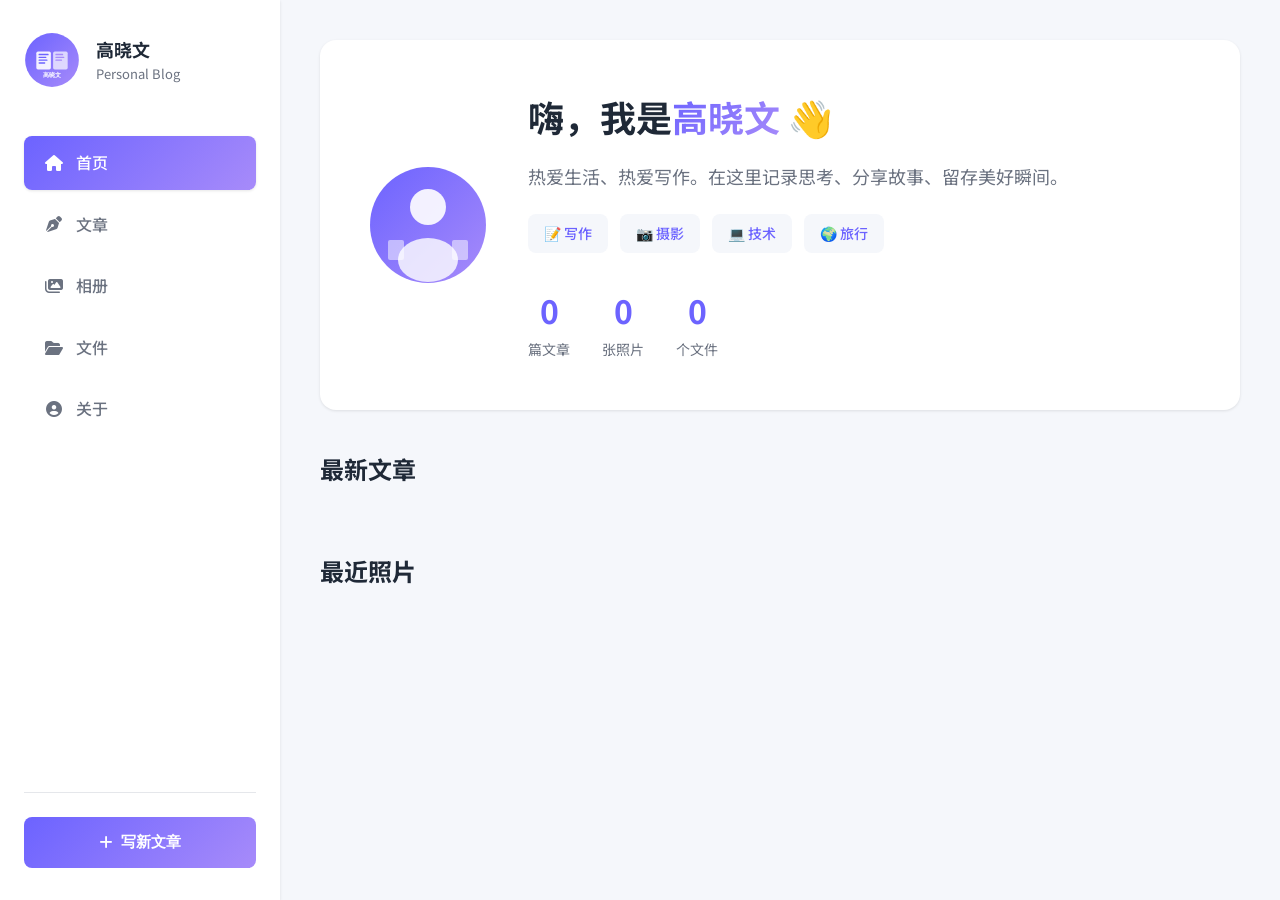
==== index.html @ 91f7e6b9 "Add files via upload" ====
<!DOCTYPE html>
<html lang="zh-CN">
<head>
  <meta charset="UTF-8" />
  <meta name="viewport" content="width=device-width, initial-scale=1.0" />
  <title>高晓文 · 个人博客</title>
  <link rel="stylesheet" href="style.css" />
  <link href="https://fonts.googleapis.com/css2?family=Noto+Serif+SC:wght@400;600;700&family=Noto+Sans+SC:wght@300;400;500;700&display=swap" rel="stylesheet" />
  <link rel="stylesheet" href="https://cdnjs.cloudflare.com/ajax/libs/font-awesome/6.4.0/css/all.min.css" />
</head>
<body>

<!-- ===== SIDEBAR ===== -->
<aside class="sidebar" id="sidebar">
  <div class="sidebar-inner">
    <div class="logo-wrap">
      <div class="logo-circle">
        <svg viewBox="0 0 100 100" xmlns="http://www.w3.org/2000/svg">
          <defs>
            <linearGradient id="logoGrad" x1="0%" y1="0%" x2="100%" y2="100%">
              <stop offset="0%" style="stop-color:#6c63ff"/>
              <stop offset="100%" style="stop-color:#a78bfa"/>
            </linearGradient>
          </defs>
          <circle cx="50" cy="50" r="48" fill="url(#logoGrad)" />
          <!-- 书本图案 -->
          <rect x="22" y="35" width="26" height="32" rx="3" fill="white" opacity="0.9"/>
          <rect x="26" y="39" width="18" height="2.5" rx="1" fill="#6c63ff"/>
          <rect x="26" y="44" width="14" height="2.5" rx="1" fill="#6c63ff"/>
          <rect x="26" y="49" width="16" height="2.5" rx="1" fill="#6c63ff"/>
          <rect x="26" y="54" width="12" height="2.5" rx="1" fill="#6c63ff"/>
          <rect x="52" y="35" width="26" height="32" rx="3" fill="white" opacity="0.7"/>
          <rect x="56" y="39" width="14" height="2.5" rx="1" fill="#a78bfa"/>
          <rect x="56" y="44" width="16" height="2.5" rx="1" fill="#a78bfa"/>
          <rect x="56" y="49" width="12" height="2.5" rx="1" fill="#a78bfa"/>
          <!-- 文字 高 -->
          <text x="50" y="80" text-anchor="middle" font-family="serif" font-size="11" font-weight="bold" fill="white">高晓文</text>
        </svg>
      </div>
      <div class="logo-text">
        <span class="logo-name">高晓文</span>
        <span class="logo-subtitle">Personal Blog</span>
      </div>
    </div>

    <nav class="nav">
      <a href="#" class="nav-item active" data-page="home">
        <i class="fas fa-home"></i><span>首页</span>
      </a>
      <a href="#" class="nav-item" data-page="blog">
        <i class="fas fa-pen-nib"></i><span>文章</span>
      </a>
      <a href="#" class="nav-item" data-page="photos">
        <i class="fas fa-images"></i><span>相册</span>
      </a>
      <a href="#" class="nav-item" data-page="files">
        <i class="fas fa-folder-open"></i><span>文件</span>
      </a>
      <a href="#" class="nav-item" data-page="about">
        <i class="fas fa-user-circle"></i><span>关于</span>
      </a>
    </nav>

    <div class="sidebar-footer">
      <button class="btn-write" id="btn-new-post">
        <i class="fas fa-plus"></i> 写新文章
      </button>
    </div>
  </div>
</aside>

<!-- ===== MOBILE TOPBAR ===== -->
<header class="topbar">
  <button class="burger" id="burger"><i class="fas fa-bars"></i></button>
  <div class="topbar-logo">
    <svg viewBox="0 0 100 100" width="36" height="36" xmlns="http://www.w3.org/2000/svg">
      <circle cx="50" cy="50" r="48" fill="url(#logoGrad2)"/>
      <defs>
        <linearGradient id="logoGrad2" x1="0%" y1="0%" x2="100%" y2="100%">
          <stop offset="0%" style="stop-color:#6c63ff"/>
          <stop offset="100%" style="stop-color:#a78bfa"/>
        </linearGradient>
      </defs>
      <text x="50" y="62" text-anchor="middle" font-family="serif" font-size="36" font-weight="bold" fill="white">文</text>
    </svg>
    <span>高晓文的博客</span>
  </div>
</header>

<!-- ===== MAIN CONTENT ===== -->
<main class="main-content" id="main">

  <!-- HOME PAGE -->
  <section class="page active" id="page-home">
    <div class="hero">
      <div class="hero-avatar">
        <svg viewBox="0 0 120 120" xmlns="http://www.w3.org/2000/svg" width="120" height="120">
          <defs>
            <linearGradient id="avatarGrad" x1="0%" y1="0%" x2="100%" y2="100%">
              <stop offset="0%" style="stop-color:#6c63ff"/>
              <stop offset="100%" style="stop-color:#a78bfa"/>
            </linearGradient>
          </defs>
          <circle cx="60" cy="60" r="58" fill="url(#avatarGrad)" />
          <!-- 人物 -->
          <circle cx="60" cy="42" r="18" fill="white" opacity="0.9"/>
          <ellipse cx="60" cy="95" rx="30" ry="22" fill="white" opacity="0.8"/>
          <!-- 书本装饰 -->
          <rect x="20" y="75" width="16" height="20" rx="2" fill="white" opacity="0.5"/>
          <rect x="84" y="75" width="16" height="20" rx="2" fill="white" opacity="0.5"/>
        </svg>
      </div>
      <div class="hero-text">
        <h1>嗨，我是<span class="highlight">高晓文</span> 👋</h1>
        <p class="hero-desc">热爱生活、热爱写作。在这里记录思考、分享故事、留存美好瞬间。</p>
        <div class="hero-tags">
          <span class="tag">📝 写作</span>
          <span class="tag">📷 摄影</span>
          <span class="tag">💻 技术</span>
          <span class="tag">🌍 旅行</span>
        </div>
        <div class="hero-stats">
          <div class="stat"><span class="stat-num" id="stat-posts">0</span><span>篇文章</span></div>
          <div class="stat"><span class="stat-num" id="stat-photos">0</span><span>张照片</span></div>
          <div class="stat"><span class="stat-num" id="stat-files">0</span><span>个文件</span></div>
        </div>
      </div>
    </div>

    <div class="section-title">最新文章</div>
    <div class="posts-grid" id="home-posts"></div>

    <div class="section-title" style="margin-top:40px">最近照片</div>
    <div class="photo-strip" id="home-photos"></div>
  </section>

  <!-- BLOG PAGE -->
  <section class="page" id="page-blog">
    <div class="page-header">
      <h2><i class="fas fa-pen-nib"></i> 文章列表</h2>
      <button class="btn-primary" id="btn-new-post2"><i class="fas fa-plus"></i> 新建文章</button>
    </div>
    <div class="search-bar">
      <i class="fas fa-search"></i>
      <input type="text" id="search-input" placeholder="搜索文章标题或内容…" />
    </div>
    <div class="posts-list" id="posts-list"></div>
  </section>

  <!-- PHOTOS PAGE -->
  <section class="page" id="page-photos">
    <div class="page-header">
      <h2><i class="fas fa-images"></i> 我的相册</h2>
      <label class="btn-primary" for="photo-upload">
        <i class="fas fa-cloud-upload-alt"></i> 上传照片
      </label>
      <input type="file" id="photo-upload" accept="image/*" multiple hidden />
    </div>
    <div class="upload-drop-zone" id="photo-drop-zone">
      <i class="fas fa-cloud-upload-alt"></i>
      <p>拖拽照片到此处，或点击上方按钮选择文件</p>
      <p class="small">支持 JPG、PNG、GIF、WebP 格式</p>
    </div>
    <div class="photos-grid" id="photos-grid"></div>
  </section>

  <!-- FILES PAGE -->
  <section class="page" id="page-files">
    <div class="page-header">
      <h2><i class="fas fa-folder-open"></i> 文件管理</h2>
      <label class="btn-primary" for="file-upload">
        <i class="fas fa-cloud-upload-alt"></i> 上传文件
      </label>
      <input type="file" id="file-upload" multiple hidden />
    </div>
    <div class="upload-drop-zone" id="file-drop-zone">
      <i class="fas fa-file-upload"></i>
      <p>拖拽文件到此处，或点击上方按钮选择文件</p>
      <p class="small">支持任意格式文件</p>
    </div>
    <div class="files-table-wrap">
      <table class="files-table" id="files-table">
        <thead>
          <tr>
            <th><i class="fas fa-file"></i> 文件名</th>
            <th>大小</th>
            <th>类型</th>
            <th>上传时间</th>
            <th>操作</th>
          </tr>
        </thead>
        <tbody id="files-tbody"></tbody>
      </table>
      <div class="empty-state" id="files-empty">
        <i class="fas fa-folder-open fa-3x"></i>
        <p>暂无文件，快去上传吧！</p>
      </div>
    </div>
  </section>

  <!-- ABOUT PAGE -->
  <section class="page" id="page-about">
    <div class="about-card">
      <div class="about-logo">
        <svg viewBox="0 0 160 160" xmlns="http://www.w3.org/2000/svg" width="160" height="160">
          <defs>
            <linearGradient id="aboutGrad" x1="0%" y1="0%" x2="100%" y2="100%">
              <stop offset="0%" style="stop-color:#6c63ff"/>
              <stop offset="100%" style="stop-color:#a78bfa"/>
            </linearGradient>
            <linearGradient id="aboutGrad2" x1="0%" y1="0%" x2="100%" y2="100%">
              <stop offset="0%" style="stop-color:#f093fb"/>
              <stop offset="100%" style="stop-color:#f5576c"/>
            </linearGradient>
          </defs>
          <!-- 背景圆 -->
          <circle cx="80" cy="80" r="76" fill="url(#aboutGrad)" />
          <!-- 装饰环 -->
          <circle cx="80" cy="80" r="68" fill="none" stroke="white" stroke-width="1.5" opacity="0.3"/>
          <!-- 书本 左 -->
          <rect x="28" y="52" width="42" height="56" rx="5" fill="white" opacity="0.9"/>
          <rect x="34" y="62" width="28" height="3.5" rx="2" fill="#6c63ff"/>
          <rect x="34" y="70" width="22" height="3" rx="2" fill="#a78bfa" opacity="0.7"/>
          <rect x="34" y="77" width="25" height="3" rx="2" fill="#a78bfa" opacity="0.7"/>
          <rect x="34" y="84" width="20" height="3" rx="2" fill="#a78bfa" opacity="0.7"/>
          <rect x="34" y="91" width="24" height="3" rx="2" fill="#a78bfa" opacity="0.5"/>
          <!-- 书本 右 -->
          <rect x="90" y="52" width="42" height="56" rx="5" fill="white" opacity="0.7"/>
          <rect x="96" y="62" width="24" height="3.5" rx="2" fill="#f5576c"/>
          <rect x="96" y="70" width="28" height="3" rx="2" fill="#f093fb" opacity="0.7"/>
          <rect x="96" y="77" width="20" height="3" rx="2" fill="#f093fb" opacity="0.7"/>
          <rect x="96" y="84" width="26" height="3" rx="2" fill="#f093fb" opacity="0.5"/>
          <!-- 星星装饰 -->
          <text x="135" y="40" font-size="14" fill="white" opacity="0.8">✦</text>
          <text x="18" y="38" font-size="10" fill="white" opacity="0.6">✦</text>
          <text x="135" y="130" font-size="10" fill="white" opacity="0.6">✦</text>
          <!-- 姓名文字 -->
          <text x="80" y="130" text-anchor="middle" font-family="'Noto Serif SC', serif" font-size="18" font-weight="700" fill="white">高 晓 文</text>
          <text x="80" y="146" text-anchor="middle" font-family="sans-serif" font-size="9" letter-spacing="2" fill="white" opacity="0.8">GAO XIAOWEN</text>
        </svg>
      </div>
      <h2 class="about-name">高晓文</h2>
      <p class="about-bio">热爱生活的普通人，喜欢用文字记录每一个值得珍藏的瞬间。在这个博客里，我分享我的思考、旅行故事、以及生活中的点点滴滴。</p>

      <div class="about-info-grid">
        <div class="info-item"><i class="fas fa-map-marker-alt"></i><span>中国</span></div>
        <div class="info-item"><i class="fas fa-envelope"></i><span>hi@gaoxiaowen.com</span></div>
        <div class="info-item"><i class="fab fa-weixin"></i><span>gaoxiaowen</span></div>
        <div class="info-item"><i class="fas fa-calendar"></i><span>博客创建于 2026</span></div>
      </div>

      <div class="social-links">
        <a href="#" class="social-btn"><i class="fab fa-weibo"></i></a>
        <a href="#" class="social-btn"><i class="fab fa-github"></i></a>
        <a href="#" class="social-btn"><i class="fas fa-rss"></i></a>
      </div>
    </div>
  </section>

</main>

<!-- ===== MODAL: New Post ===== -->
<div class="modal-overlay" id="modal-post">
  <div class="modal-box">
    <div class="modal-header">
      <h3 id="modal-post-title">✍️ 写新文章</h3>
      <button class="modal-close" id="close-modal-post"><i class="fas fa-times"></i></button>
    </div>
    <div class="modal-body">
      <div class="form-group">
        <label>文章标题 *</label>
        <input type="text" id="post-title" placeholder="输入文章标题…" />
      </div>
      <div class="form-group">
        <label>分类标签</label>
        <div class="tag-selector">
          <label><input type="checkbox" value="技术"> 技术</label>
          <label><input type="checkbox" value="生活"> 生活</label>
          <label><input type="checkbox" value="旅行"> 旅行</label>
          <label><input type="checkbox" value="摄影"> 摄影</label>
          <label><input type="checkbox" value="随想"> 随想</label>
        </div>
      </div>
      <div class="form-group">
        <label>封面图片（可选）</label>
        <div class="cover-upload-area" id="cover-upload-area">
          <i class="fas fa-image"></i>
          <span>点击选择封面图</span>
          <input type="file" id="cover-file" accept="image/*" hidden />
        </div>
        <img id="cover-preview" class="cover-preview" src="" alt="" style="display:none"/>
      </div>
      <div class="form-group">
        <label>文章内容 *</label>
        <div class="editor-toolbar">
          <button type="button" onclick="fmt('bold')"><b>B</b></button>
          <button type="button" onclick="fmt('italic')"><i>I</i></button>
          <button type="button" onclick="fmt('underline')"><u>U</u></button>
          <button type="button" onclick="fmt('insertOrderedList')">1.</button>
          <button type="button" onclick="fmt('insertUnorderedList')">•</button>
          <button type="button" onclick="insertHR()">—</button>
        </div>
        <div class="editor" id="post-content" contenteditable="true" placeholder="开始书写你的故事…"></div>
      </div>
    </div>
    <div class="modal-footer">
      <button class="btn-secondary" id="save-draft">保存草稿</button>
      <button class="btn-primary" id="publish-post">发布文章</button>
    </div>
  </div>
</div>

<!-- ===== MODAL: View Post ===== -->
<div class="modal-overlay" id="modal-view">
  <div class="modal-box modal-large">
    <div class="modal-header">
      <h3 id="view-post-title">文章标题</h3>
      <div class="modal-header-actions">
        <button class="btn-icon" id="edit-post-btn" title="编辑"><i class="fas fa-edit"></i></button>
        <button class="modal-close" id="close-modal-view"><i class="fas fa-times"></i></button>
      </div>
    </div>
    <div class="modal-body">
      <div class="post-meta-view" id="view-post-meta"></div>
      <div class="post-cover-view" id="view-post-cover"></div>
      <div class="post-content-view" id="view-post-content"></div>
    </div>
  </div>
</div>

<!-- ===== MODAL: Photo Viewer ===== -->
<div class="modal-overlay" id="modal-photo">
  <div class="modal-photo-inner">
    <button class="modal-close modal-close-photo" id="close-modal-photo"><i class="fas fa-times"></i></button>
    <button class="photo-nav photo-prev" id="photo-prev"><i class="fas fa-chevron-left"></i></button>
    <img id="lightbox-img" src="" alt="" />
    <button class="photo-nav photo-next" id="photo-next"><i class="fas fa-chevron-right"></i></button>
    <div class="photo-caption" id="photo-caption"></div>
  </div>
</div>

<!-- Mobile overlay -->
<div class="sidebar-overlay" id="sidebar-overlay"></div>

<script src="app.js"></script>
</body>
</html>
---- style.css ----
/* ===== 全局变量 & Reset ===== */
:root {
  --primary: #6c63ff;
  --primary-light: #a78bfa;
  --secondary: #f093fb;
  --secondary-light: #f5576c;
  --bg: #ffffff;
  --bg-gray: #f5f7fb;
  --text: #1f2937;
  --text-light: #6b7280;
  --border: #e5e7eb;
  --success: #10b981;
  --warning: #f59e0b;
  --danger: #ef4444;
  --shadow: 0 1px 3px rgba(0,0,0,0.1);
  --shadow-md: 0 4px 12px rgba(0,0,0,0.12);
  --shadow-lg: 0 10px 30px rgba(0,0,0,0.15);
  --radius: 12px;
  --radius-sm: 8px;
  --radius-lg: 16px;
  --transition: all 0.3s cubic-bezier(0.4, 0, 0.2, 1);
}

* { box-sizing: border-box; }

html, body {
  margin: 0;
  padding: 0;
  font-family: 'Noto Sans SC', 'Microsoft YaHei', system-ui, -apple-system, sans-serif;
  background: var(--bg-gray);
  color: var(--text);
  line-height: 1.6;
  scroll-behavior: smooth;
}

body { min-height: 100vh; display: flex; }

/* ===== SIDEBAR ===== */
.sidebar {
  width: 280px;
  background: var(--bg);
  height: 100vh;
  position: fixed;
  left: 0; top: 0;
  box-shadow: var(--shadow);
  z-index: 1000;
  display: flex;
  flex-direction: column;
  transition: var(--transition);
}
.sidebar-inner { padding: 32px 24px; flex: 1; display: flex; flex-direction: column; }
.logo-wrap { display: flex; align-items: center; gap: 16px; margin-bottom: 48px; }
.logo-circle { width: 56px; height: 56px; flex-shrink: 0; }
.logo-circle svg { width: 100%; height: 100%; display: block; }
.logo-text { display: flex; flex-direction: column; }
.logo-name { font-size: 18px; font-weight: 700; color: var(--text); }
.logo-subtitle { font-size: 13px; color: var(--text-light); }

.nav { display: flex; flex-direction: column; gap: 8px; flex: 1; }
.nav-item {
  display: flex; align-items: center; gap: 12px;
  padding: 14px 20px;
  border-radius: var(--radius-sm);
  color: var(--text-light);
  text-decoration: none;
  font-weight: 500;
  transition: var(--transition);
}
.nav-item i { width: 20px; text-align: center; font-size: 16px; }
.nav-item:hover { background: var(--bg-gray); color: var(--primary); transform: translateX(4px); }
.nav-item.active { background: linear-gradient(135deg, var(--primary) 0%, var(--primary-light) 100%); color: white; box-shadow: var(--shadow); }
.sidebar-footer { padding-top: 24px; border-top: 1px solid var(--border); }
.btn-write {
  width: 100%;
  padding: 16px 24px;
  background: linear-gradient(135deg, var(--primary) 0%, var(--primary-light) 100%);
  color: white; border: none; border-radius: var(--radius-sm);
  font-weight: 600; font-size: 15px;
  cursor: pointer; transition: var(--transition);
  display: flex; align-items: center; justify-content: center; gap: 8px;
}
.btn-write:hover { transform: translateY(-2px); box-shadow: var(--shadow-md); }

/* ===== MAIN CONTENT ===== */
.main-content {
  margin-left: 280px;
  flex: 1;
  min-height: 100vh;
  background: var(--bg-gray);
}
.page { display: none; max-width: 1100px; margin: 0 auto; padding: 40px; animation: fadeIn 0.4s ease; }
.page.active { display: block; }
@keyframes fadeIn { from { opacity: 0; transform: translateY(10px); } to { opacity: 1; transform: translateY(0); } }

/* ===== HERO ===== */
.hero {
  background: white; border-radius: var(--radius-lg); padding: 48px;
  box-shadow: var(--shadow); margin-bottom: 40px; display: flex; gap: 40px; align-items: center;
}
.hero-avatar { flex-shrink: 0; }
.hero-avatar svg { display: block; }
.hero-text { flex: 1; }
.hero-text h1 { font-size: 36px; font-weight: 700; margin: 0 0 16px 0; }
.highlight { background: linear-gradient(135deg, var(--primary) 0%, var(--primary-light) 100%); -webkit-background-clip: text; -webkit-text-fill-color: transparent; }
.hero-desc { font-size: 18px; color: var(--text-light); margin: 0 0 24px 0; }
.hero-tags { display: flex; gap: 12px; margin-bottom: 32px; flex-wrap: wrap; }
.tag {
  padding: 8px 16px; background: var(--bg-gray); border-radius: var(--radius-sm);
  font-size: 14px; color: var(--primary); font-weight: 500;
}
.hero-stats { display: flex; gap: 32px; }
.stat { text-align: center; }
.stat-num { display: block; font-size: 32px; font-weight: 700; color: var(--primary); }
.stat span:last-child { font-size: 14px; color: var(--text-light); }

/* ===== SECTION TITLE ===== */
.section-title { font-size: 24px; font-weight: 700; margin: 0 0 24px 0; }

/* ===== POSTS GRID ===== */
.posts-grid { display: grid; grid-template-columns: repeat(auto-fill, minmax(300px, 1fr)); gap: 24px; }
.post-card {
  background: white; border-radius: var(--radius); overflow: hidden; box-shadow: var(--shadow);
  transition: var(--transition); cursor: pointer;
}
.post-card:hover { transform: translateY(-4px); box-shadow: var(--shadow-lg); }
.post-cover {
  width: 100%; height: 180px; background: var(--bg-gray); display: flex; align-items: center; justify-content: center;
  font-size: 48px; color: var(--primary); opacity: 0.6;
}
.post-card-body { padding: 24px; }
.post-title { font-size: 18px; font-weight: 700; margin: 0 0 12px 0; line-height: 1.4; }
.post-excerpt { font-size: 14px; color: var(--text-light); margin: 0 0 16px 0; line-height: 1.6; }
.post-meta { display: flex; justify-content: space-between; font-size: 13px; color: var(--text-light); }

/* ===== PHOTO STRIP ===== */
.photo-strip { display: grid; grid-template-columns: repeat(auto-fill, minmax(140px, 1fr)); gap: 16px; }
.photo-thumb {
  aspect-ratio: 1; border-radius: var(--radius-sm); overflow: hidden; background: var(--bg-gray);
  box-shadow: var(--shadow); transition: var(--transition); cursor: pointer;
}
.photo-thumb:hover { transform: scale(1.05); box-shadow: var(--shadow-md); }
.photo-thumb img { width: 100%; height: 100%; object-fit: cover; display: block; }

/* ===== PAGE HEADER ===== */
.page-header {
  display: flex; align-items: center; justify-content: space-between;
  margin-bottom: 32px; padding-bottom: 24px; border-bottom: 1px solid var(--border);
}
.page-header h2 { font-size: 28px; font-weight: 700; margin: 0; }
.btn-primary {
  padding: 12px 24px; background: linear-gradient(135deg, var(--primary) 0%, var(--primary-light) 100%);
  color: white; border: none; border-radius: var(--radius-sm); font-weight: 600; font-size: 14px;
  cursor: pointer; transition: var(--transition); display: inline-flex; align-items: center; gap: 8px;
}
.btn-primary:hover { transform: translateY(-2px); box-shadow: var(--shadow-md); }

/* ===== SEARCH BAR ===== */
.search-bar {
  position: relative; margin-bottom: 32px; max-width: 500px;
}
.search-bar i { position: absolute; left: 16px; top: 50%; transform: translateY(-50%); color: var(--text-light); }
.search-bar input {
  width: 100%; padding: 14px 16px 14px 48px; border: 1px solid var(--border); border-radius: var(--radius-sm);
  font-size: 15px; transition: var(--transition);
}
.search-bar input:focus { outline: none; border-color: var(--primary); box-shadow: 0 0 0 3px rgba(108, 99, 255, 0.1); }

/* ===== POSTS LIST ===== */
.posts-list { display: flex; flex-direction: column; gap: 20px; }
.post-list-item {
  background: white; border-radius: var(--radius); padding: 28px; box-shadow: var(--shadow);
  display: flex; gap: 24px; align-items: flex-start; transition: var(--transition);
}
.post-list-item:hover { box-shadow: var(--shadow-md); transform: translateX(4px); }
.post-list-cover {
  width: 140px; height: 100px; background: var(--bg-gray); border-radius: var(--radius-sm);
  flex-shrink: 0; display: flex; align-items: center; justify-content: center; font-size: 36px; color: var(--primary); opacity: 0.6;
}
.post-list-content { flex: 1; }
.post-list-title { font-size: 20px; font-weight: 700; margin: 0 0 12px 0; cursor: pointer; transition: var(--transition); }
.post-list-title:hover { color: var(--primary); }
.post-list-tags { display: flex; gap: 8px; margin-bottom: 12px; }
.tag-badge {
  padding: 4px 10px; background: rgba(108, 99, 255, 0.1); border-radius: 4px;
  font-size: 12px; color: var(--primary); font-weight: 500;
}
.post-list-actions { display: flex; gap: 8px; margin-top: 12px; }
.btn-small {
  padding: 6px 12px; font-size: 12px; border: 1px solid var(--border); border-radius: 4px;
  background: white; color: var(--text-light); cursor: pointer; transition: var(--transition);
}
.btn-small:hover { background: var(--bg-gray); color: var(--primary); border-color: var(--primary); }
.btn-small.danger:hover { background: #fef2f2; color: var(--danger); border-color: var(--danger); }

/* ===== PHOTOS PAGE ===== */
.photos-grid { display: grid; grid-template-columns: repeat(auto-fill, minmax(200px, 1fr)); gap: 20px; }
.upload-drop-zone {
  border: 2px dashed var(--border); border-radius: var(--radius); padding: 48px 24px;
  text-align: center; background: var(--bg-gray); margin-bottom: 32px;
  transition: var(--transition);
}
.upload-drop-zone.dragover { border-color: var(--primary); background: rgba(108, 99, 255, 0.05); }
.upload-drop-zone i { font-size: 48px; color: var(--primary); margin-bottom: 16px; }
.upload-drop-zone p { margin: 0 0 8px 0; font-weight: 500; }
.upload-drop-zone p.small { font-size: 13px; color: var(--text-light); }

.photo-item {
  background: white; border-radius: var(--radius); overflow: hidden; box-shadow: var(--shadow);
  position: relative; cursor: pointer; transition: var(--transition);
}
.photo-item:hover { box-shadow: var(--shadow-md); }
.photo-item img { width: 100%; aspect-ratio: 1; object-fit: cover; display: block; }
.photo-overlay {
  position: absolute; inset: 0; background: rgba(0,0,0,0.6); opacity: 0;
  display: flex; align-items: center; justify-content: center; gap: 12px; transition: var(--transition);
}
.photo-item:hover .photo-overlay { opacity: 1; }
.photo-action {
  width: 36px; height: 36px; border-radius: 50%; background: white; color: var(--primary);
  border: none; cursor: pointer; display: flex; align-items: center; justify-content: center;
  transition: var(--transition);
}
.photo-action:hover { background: var(--danger); color: white; transform: scale(1.1); }

/* ===== FILES PAGE ===== */
.files-table-wrap { background: white; border-radius: var(--radius); overflow: hidden; box-shadow: var(--shadow); }
.files-table { width: 100%; border-collapse: collapse; }
.files-table th,
.files-table td { padding: 16px; text-align: left; font-size: 14px; }
.files-table th { background: var(--bg-gray); font-weight: 600; color: var(--text-light); }
.files-table td { border-bottom: 1px solid var(--border); }
.files-table tr:hover { background: rgba(108, 99, 255, 0.02); }
.files-table td:last-child { text-align: right; }
.file-info { display: flex; align-items: center; gap: 12px; }
.file-icon { width: 40px; height: 40px; border-radius: 8px; background: var(--bg-gray);
  display: flex; align-items: center; justify-content: center; font-size: 18px; color: var(--primary); }
.file-name { font-weight: 600; margin-bottom: 4px; }
.file-name.ext { font-size: 12px; color: var(--text-light); font-weight: 400; }
.file-size { color: var(--text-light); }
.empty-state {
  display: none; flex-direction: column; align-items: center; justify-content: center;
  padding: 80px 24px; text-align: center; color: var(--text-light);
}
.empty-state i { margin-bottom: 16px; color: var(--primary); }

/* ===== ABOUT PAGE ===== */
.about-card {
  background: white; border-radius: var(--radius-lg); padding: 48px;
  box-shadow: var(--shadow); max-width: 700px; margin: 0 auto;
}
.about-logo { display: flex; justify-content: center; margin-bottom: 32px; }
.about-logo svg { display: block; }
.about-name { font-size: 32px; font-weight: 700; text-align: center; margin: 0 0 16px 0; }
.about-bio { font-size: 16px; color: var(--text-light); text-align: center; margin: 0 0 32px 0; line-height: 1.7; }
.about-info-grid { display: grid; grid-template-columns: repeat(2, 1fr); gap: 20px; margin-bottom: 32px; }
.info-item {
  display: flex; align-items: center; gap: 12px; padding: 16px;
  background: var(--bg-gray); border-radius: var(--radius-sm);
}
.info-item i { color: var(--primary); width: 20px; text-align: center; }
.social-links { display: flex; gap: 12px; justify-content: center; }
.social-btn {
  width: 44px; height: 44px; border-radius: 50%; background: var(--bg-gray);
  display: flex; align-items: center; justify-content: center; color: var(--primary);
  transition: var(--transition); text-decoration: none;
}
.social-btn:hover { background: var(--primary); color: white; transform: translateY(-2px); }

/* ===== MODAL ===== */
.modal-overlay {
  position: fixed; inset: 0; background: rgba(0,0,0,0.6); z-index: 2000;
  display: none; align-items: center; justify-content: center; backdrop-filter: blur(4px);
}
.modal-overlay.active { display: flex; }
.modal-box {
  background: white; border-radius: var(--radius-lg); max-width: 600px; width: 90vw;
  max-height: 90vh; overflow: hidden; box-shadow: var(--shadow-lg);
  animation: modalIn 0.3s ease;
}
@keyframes modalIn { from { opacity: 0; transform: scale(0.95); } to { opacity: 1; transform: scale(1); } }
.modal-large { max-width: 800px; }
.modal-header {
  display: flex; align-items: center; justify-content: space-between;
  padding: 20px 24px; border-bottom: 1px solid var(--border);
}
.modal-header h3 { font-size: 18px; font-weight: 700; margin: 0; }
.modal-header-actions { display: flex; gap: 8px; align-items: center; }
.modal-body { padding: 24px; overflow-y: auto; max-height: calc(90vh - 160px); }
.modal-footer {
  display: flex; gap: 12px; justify-content: flex-end;
  padding: 20px 24px; border-top: 1px solid var(--border);
}

/* ===== FORM ===== */
.form-group { margin-bottom: 20px; }
.form-group label { display: block; font-weight: 600; margin-bottom: 8px; font-size: 14px; }
.form-group input[type="text"] {
  width: 100%; padding: 12px 16px; border: 1px solid var(--border); border-radius: var(--radius-sm);
  font-size: 15px; transition: var(--transition);
}
.form-group input[type="text"]:focus { outline: none; border-color: var(--primary); box-shadow: 0 0 0 3px rgba(108, 99, 255, 0.1); }
.tag-selector { display: flex; gap: 12px; flex-wrap: wrap; }
.tag-selector label { display: flex; align-items: center; gap: 6px; cursor: pointer; font-weight: 500; }
.cover-upload-area {
  border: 2px dashed var(--border); border-radius: var(--radius-sm); padding: 24px;
  text-align: center; background: var(--bg-gray); cursor: pointer; transition: var(--transition);
}
.cover-upload-area:hover { border-color: var(--primary); background: rgba(108, 99, 255, 0.05); }
.cover-upload-area i { font-size: 32px; color: var(--primary); margin-bottom: 8px; }
.cover-preview {
  max-width: 200px; border-radius: var(--radius-sm); margin-top: 12px; box-shadow: var(--shadow);
}

/* ===== EDITOR ===== */
.editor-toolbar {
  display: flex; gap: 8px; padding: 10px 12px; background: var(--bg-gray);
  border: 1px solid var(--border); border-bottom: none; border-radius: var(--radius-sm) var(--radius-sm) 0 0;
}
.editor-toolbar button {
  width: 32px; height: 32px; border: none; background: white; border-radius: 4px;
  cursor: pointer; display: flex; align-items: center; justify-content: center;
  font-weight: 600; transition: var(--transition);
}
.editor-toolbar button:hover { background: var(--primary); color: white; }
.editor {
  min-height: 300px; padding: 16px; border: 1px solid var(--border); border-radius: 0 0 var(--radius-sm) var(--radius-sm);
  background: white; font-size: 15px; outline: none; line-height: 1.7;
}
.editor[contenteditable=true]:empty:before{ content: attr(placeholder); font-style: italic; color: var(--text-light); }

/* ===== MODAL: View Post ===== */
.post-meta-view { font-size: 14px; color: var(--text-light); margin-bottom: 24px; }
.post-cover-view { width: 100%; border-radius: var(--radius-sm); overflow: hidden; margin-bottom: 24px; box-shadow: var(--shadow); }
.post-cover-view img { width: 100%; display: block; }
.post-content-view { font-size: 16px; line-height: 1.8; }
.post-content-view h1, .post-content-view h2, .post-content-view h3 { margin: 24px 0 16px 0; }
.post-content-view p { margin: 16px 0; }

/* ===== LIGHTBOX ===== */
.modal-photo-inner {
  position: relative; max-width: 90vw; max-height: 90vh;
}
.modal-photo-inner img {
  max-width: 100%; max-height: 100%; border-radius: var(--radius-lg); box-shadow: var(--shadow-lg);
  display: block; background: white; padding: 12px;
}
.photo-nav {
  position: absolute; top: 50%; transform: translateY(-50%);
  width: 44px; height: 44px; border-radius: 50%; background: rgba(255,255,255,0.9);
  border: none; color: var(--primary); cursor: pointer; display: flex; align-items: center; justify-content: center;
  font-size: 18px; transition: var(--transition);
}
.photo-nav:hover { background: white; transform: translateY(-50%) scale(1.1); }
.photo-prev { left: 16px; }
.photo-next { right: 16px; }
.photo-caption {
  position: absolute; bottom: 24px; left: 50%; transform: translateX(-50%);
  background: rgba(0,0,0,0.8); color: white; padding: 8px 16px; border-radius: 20px;
  font-size: 13px; max-width: 80%;
}

/* ===== MOBILE ===== */
.sidebar-overlay { display: none; position: fixed; inset: 0; background: rgba(0,0,0,0.5); z-index: 999; }
.topbar {
  display: none; position: fixed; top: 0; left: 0; right: 0;
  height: 56px; background: white; box-shadow: var(--shadow); z-index: 998;
  align-items: center; padding: 0 16px; gap: 12px;
}
.burger { width: 36px; height: 36px; border: none; background: none; font-size: 20px; color: var(--primary); cursor: pointer; }
.topbar-logo { display: flex; align-items: center; gap: 8px; font-weight: 700; color: var(--text); }
.topbar-logo svg { display: block; }

/* ===== MOBILE RESPONSIVE ===== */
@media (max-width: 1024px) {
  .sidebar { transform: translateX(-100%); }
  .sidebar.active { transform: translateX(0); }
  .main-content { margin-left: 0; }
  .sidebar-overlay.active { display: block; }
  .topbar { display: flex; }
  .hero { flex-direction: column; text-align: center; gap: 24px; padding: 32px 24px; }
  .hero-text h1 { font-size: 28px; }
  .hero-stats { justify-content: center; }
  .page { padding: 20px; padding-top: 76px; }
}

@media (max-width: 640px) {
  .post-list-item { flex-direction: column; }
  .post-list-cover { width: 100%; }
  .about-info-grid { grid-template-columns: 1fr; }
  .modal-box { width: 95vw; }
  .photos-grid { grid-template-columns: repeat(auto-fill, minmax(140px, 1fr)); }
}

/* ===== BUTTONS ===== */
.btn-secondary {
  padding: 12px 24px; background: var(--bg-gray); color: var(--text-light);
  border: none; border-radius: var(--radius-sm); font-weight: 600; cursor: pointer; transition: var(--transition);
}
.btn-secondary:hover { background: var(--border); color: var(--text); }
.btn-icon {
  width: 36px; height: 36px; border-radius: 50%; border: none; background: var(--bg-gray);
  color: var(--text-light); cursor: pointer; display: flex; align-items: center; justify-content: center;
  transition: var(--transition);
}
.btn-icon:hover { background: var(--border); color: var(--primary); }
.modal-close {
  width: 36px; height: 36px; border: none; background: var(--bg-gray); border-radius: 50%;
  color: var(--text-light); cursor: pointer; display: flex; align-items: center; justify-content: center;
  transition: var(--transition);
}
.modal-close:hover { background: var(--border); color: var(--danger); }

/* ===== LOADING ===== */
.loading {
  display: inline-block; width: 20px; height: 20px; border: 2px solid var(--bg-gray);
  border-top: 2px solid var(--primary); border-radius: 50%; animation: spin 0.8s linear infinite;
}
@keyframes spin { to { transform: rotate(360deg); } }

/* ===== UTILITY ===== */
.text-center { text-align: center; }
.mt-20 { margin-top: 20px; }
.mb-20 { margin-bottom: 20px; }
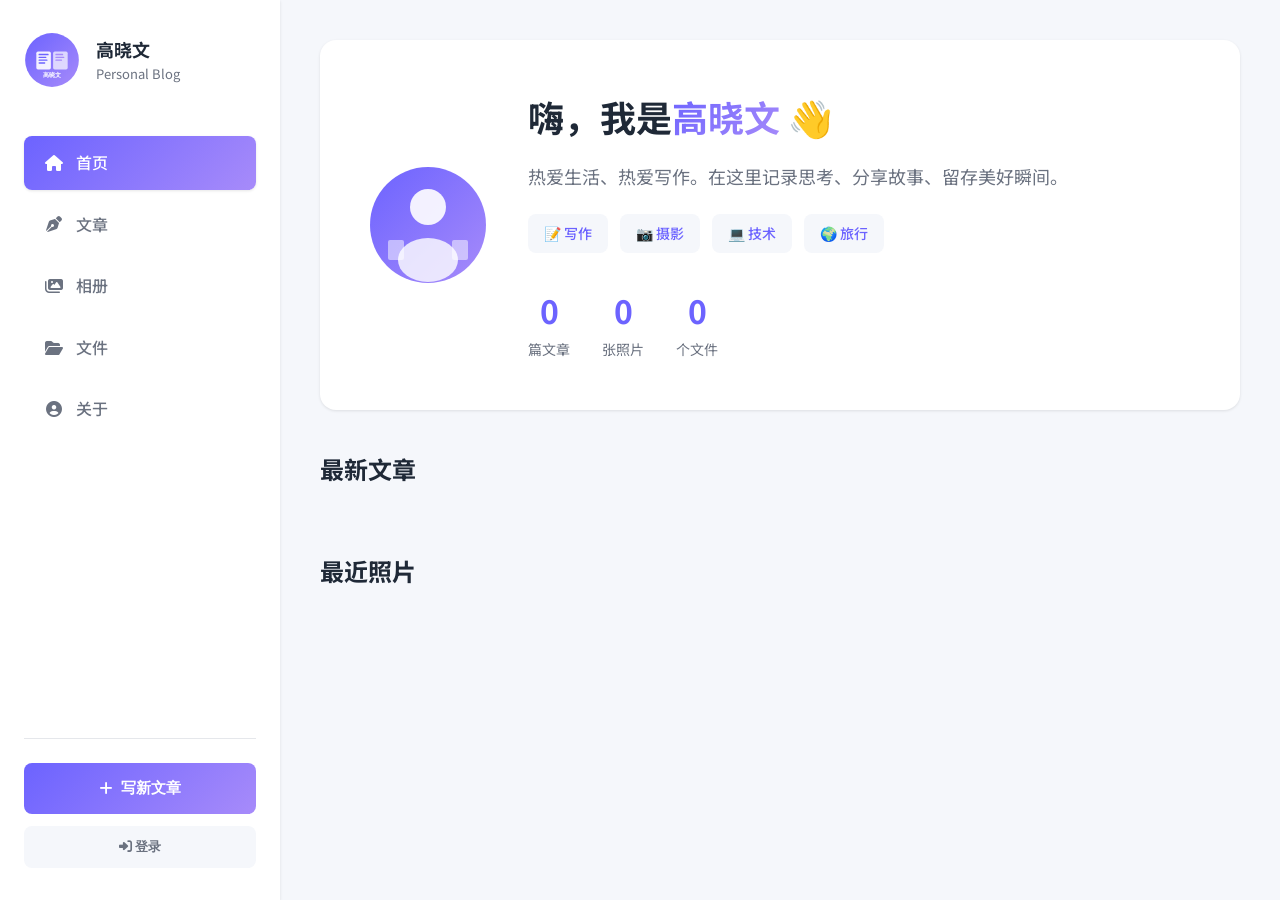
==== commit d9b0c88d: "upload new version with Supabase upload new version with Supabase" ====
--- a/index.html
+++ b/index.html
@@ -7,6 +7,7 @@
   <link rel="stylesheet" href="style.css" />
   <link href="https://fonts.googleapis.com/css2?family=Noto+Serif+SC:wght@400;600;700&family=Noto+Sans+SC:wght@300;400;500;700&display=swap" rel="stylesheet" />
   <link rel="stylesheet" href="https://cdnjs.cloudflare.com/ajax/libs/font-awesome/6.4.0/css/all.min.css" />
+  <script src="https://cdn.jsdelivr.net/npm/@supabase/supabase-js@2"></script>
 </head>
 <body>
 
@@ -62,8 +63,14 @@
     </nav>
 
     <div class="sidebar-footer">
+      <div class="user-info" id="user-info" style="display: none; margin-bottom: 16px; padding: 12px; background: #f3f4f6; border-radius: 8px; font-size: 14px;">
+        <i class="fas fa-user"></i> <span id="user-email"></span>
+      </div>
       <button class="btn-write" id="btn-new-post">
         <i class="fas fa-plus"></i> 写新文章
+      </button>
+      <button class="btn-secondary" id="btn-auth" style="width: 100%; margin-top: 12px;">
+        <i class="fas fa-sign-in-alt"></i> <span id="auth-text">登录</span>
       </button>
     </div>
   </div>
@@ -335,13 +342,48 @@
     <button class="photo-nav photo-prev" id="photo-prev"><i class="fas fa-chevron-left"></i></button>
     <img id="lightbox-img" src="" alt="" />
     <button class="photo-nav photo-next" id="photo-next"><i class="fas fa-chevron-right"></i></button>
+    <button class="photo-download" id="photo-download" title="下载照片">
+      <i class="fas fa-download"></i>
+    </button>
     <div class="photo-caption" id="photo-caption"></div>
+  </div>
+</div>
+
+<!-- ===== MODAL: Auth ===== -->
+<div class="modal-overlay" id="modal-auth">
+  <div class="modal-box">
+    <div class="modal-header">
+      <h3 id="auth-title">登录</h3>
+      <button class="modal-close" id="close-modal-auth"><i class="fas fa-times"></i></button>
+    </div>
+    <div class="modal-body">
+      <div class="form-group">
+        <label>邮箱</label>
+        <input type="email" id="auth-email" placeholder="输入邮箱地址" />
+      </div>
+      <div class="form-group">
+        <label>密码</label>
+        <input type="password" id="auth-password" placeholder="输入密码" />
+      </div>
+      <div class="form-group" id="auth-username-group" style="display: none;">
+        <label>用户名</label>
+        <input type="text" id="auth-username" placeholder="输入用户名" />
+      </div>
+      <p style="text-align: center; margin-top: 16px; font-size: 14px;">
+        <span id="auth-toggle-text">还没有账号？</span> 
+        <a href="#" id="auth-toggle" style="color: var(--primary);">注册</a>
+      </p>
+    </div>
+    <div class="modal-footer">
+      <button class="btn-primary" id="auth-submit">登录</button>
+    </div>
   </div>
 </div>
 
 <!-- Mobile overlay -->
 <div class="sidebar-overlay" id="sidebar-overlay"></div>
 
+<script src="supabase-config.js"></script>
 <script src="app.js"></script>
 </body>
 </html>
--- a/style.css
+++ b/style.css
@@ -220,7 +220,9 @@
   border: none; cursor: pointer; display: flex; align-items: center; justify-content: center;
   transition: var(--transition);
 }
-.photo-action:hover { background: var(--danger); color: white; transform: scale(1.1); }
+.photo-action:hover { transform: scale(1.1); }
+.photo-action[title="下载"]:hover { background: var(--success); color: white; }
+.photo-action[title="删除"]:hover { background: var(--danger); color: white; }
 
 /* ===== FILES PAGE ===== */
 .files-table-wrap { background: white; border-radius: var(--radius); overflow: hidden; box-shadow: var(--shadow); }
@@ -358,6 +360,13 @@
   background: rgba(0,0,0,0.8); color: white; padding: 8px 16px; border-radius: 20px;
   font-size: 13px; max-width: 80%;
 }
+.photo-download {
+  position: absolute; top: 20px; right: 20px;
+  width: 44px; height: 44px; border-radius: 50%; background: rgba(255,255,255,0.9);
+  border: none; color: var(--primary); cursor: pointer; display: flex; align-items: center; justify-content: center;
+  font-size: 18px; transition: var(--transition);
+}
+.photo-download:hover { background: white; transform: scale(1.1); }
 
 /* ===== MOBILE ===== */
 .sidebar-overlay { display: none; position: fixed; inset: 0; background: rgba(0,0,0,0.5); z-index: 999; }
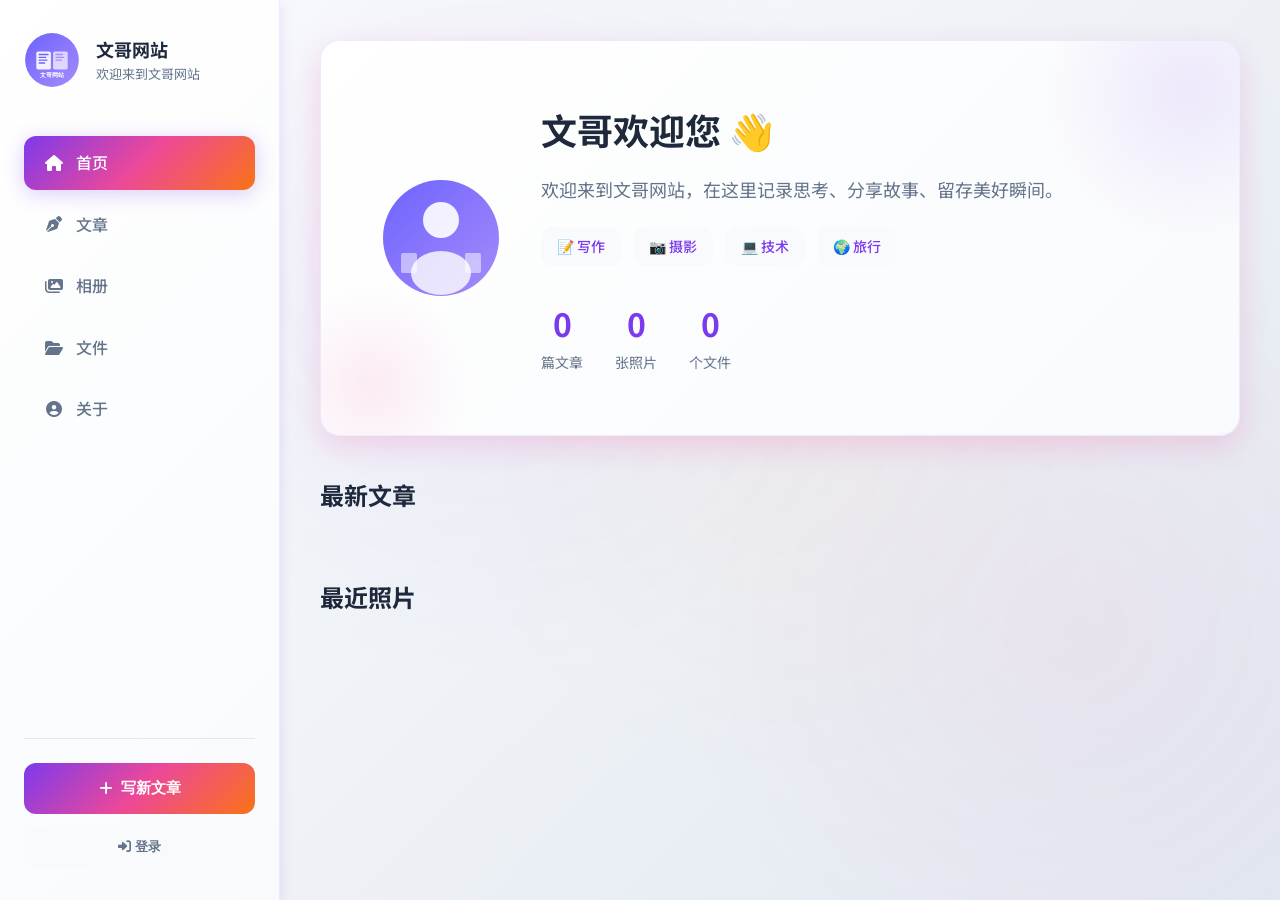
==== commit 322313df: "Add files via upload" ====
--- a/index.html
+++ b/index.html
@@ -3,11 +3,12 @@
 <head>
   <meta charset="UTF-8" />
   <meta name="viewport" content="width=device-width, initial-scale=1.0" />
-  <title>高晓文 · 个人博客</title>
+  <title>文哥网站 · 个人空间</title>
   <link rel="stylesheet" href="style.css" />
   <link href="https://fonts.googleapis.com/css2?family=Noto+Serif+SC:wght@400;600;700&family=Noto+Sans+SC:wght@300;400;500;700&display=swap" rel="stylesheet" />
   <link rel="stylesheet" href="https://cdnjs.cloudflare.com/ajax/libs/font-awesome/6.4.0/css/all.min.css" />
-  <script src="https://cdn.jsdelivr.net/npm/@supabase/supabase-js@2"></script>
+  <!-- Supabase SDK - 使用国内镜像 -->
+  <script src="https://cdn.bootcdn.net/ajax/libs/@supabase/supabase-js/2.39.0/supabase.min.js"></script>
 </head>
 <body>
 
@@ -34,13 +35,13 @@
           <rect x="56" y="39" width="14" height="2.5" rx="1" fill="#a78bfa"/>
           <rect x="56" y="44" width="16" height="2.5" rx="1" fill="#a78bfa"/>
           <rect x="56" y="49" width="12" height="2.5" rx="1" fill="#a78bfa"/>
-          <!-- 文字 高 -->
-          <text x="50" y="80" text-anchor="middle" font-family="serif" font-size="11" font-weight="bold" fill="white">高晓文</text>
+          <!-- 文字 文 -->
+          <text x="50" y="80" text-anchor="middle" font-family="serif" font-size="11" font-weight="bold" fill="white">文哥网站</text>
         </svg>
       </div>
       <div class="logo-text">
-        <span class="logo-name">高晓文</span>
-        <span class="logo-subtitle">Personal Blog</span>
+        <span class="logo-name">文哥网站</span>
+        <span class="logo-subtitle">欢迎来到文哥网站</span>
       </div>
     </div>
 
@@ -90,7 +91,7 @@
       </defs>
       <text x="50" y="62" text-anchor="middle" font-family="serif" font-size="36" font-weight="bold" fill="white">文</text>
     </svg>
-    <span>高晓文的博客</span>
+    <span>文哥网站</span>
   </div>
 </header>
 
@@ -118,8 +119,8 @@
         </svg>
       </div>
       <div class="hero-text">
-        <h1>嗨，我是<span class="highlight">高晓文</span> 👋</h1>
-        <p class="hero-desc">热爱生活、热爱写作。在这里记录思考、分享故事、留存美好瞬间。</p>
+        <h1>文哥欢迎您 👋</h1>
+        <p class="hero-desc">欢迎来到文哥网站，在这里记录思考、分享故事、留存美好瞬间。</p>
         <div class="hero-tags">
           <span class="tag">📝 写作</span>
           <span class="tag">📷 摄影</span>
@@ -243,17 +244,17 @@
           <text x="135" y="130" font-size="10" fill="white" opacity="0.6">✦</text>
           <!-- 姓名文字 -->
           <text x="80" y="130" text-anchor="middle" font-family="'Noto Serif SC', serif" font-size="18" font-weight="700" fill="white">高 晓 文</text>
-          <text x="80" y="146" text-anchor="middle" font-family="sans-serif" font-size="9" letter-spacing="2" fill="white" opacity="0.8">GAO XIAOWEN</text>
+          <text x="80" y="146" text-anchor="middle" font-family="sans-serif" font-size="9" letter-spacing="2" fill="white" opacity="0.8">WEN GE WEBSITE</text>
         </svg>
       </div>
-      <h2 class="about-name">高晓文</h2>
-      <p class="about-bio">热爱生活的普通人，喜欢用文字记录每一个值得珍藏的瞬间。在这个博客里，我分享我的思考、旅行故事、以及生活中的点点滴滴。</p>
+      <h2 class="about-name">文哥</h2>
+      <p class="about-bio">热爱生活的普通人，喜欢用文字记录每一个值得珍藏的瞬间。在这个个人空间里，我分享我的思考、旅行故事、以及生活中的点点滴滴。</p>
 
       <div class="about-info-grid">
         <div class="info-item"><i class="fas fa-map-marker-alt"></i><span>中国</span></div>
-        <div class="info-item"><i class="fas fa-envelope"></i><span>hi@gaoxiaowen.com</span></div>
-        <div class="info-item"><i class="fab fa-weixin"></i><span>gaoxiaowen</span></div>
-        <div class="info-item"><i class="fas fa-calendar"></i><span>博客创建于 2026</span></div>
+        <div class="info-item"><i class="fas fa-envelope"></i><span>1243184088@qq.com</span></div>
+        <div class="info-item"><i class="fab fa-weixin"></i><span>shuaiwenwenne</span></div>
+        <div class="info-item"><i class="fas fa-calendar"></i><span>创建于 2026</span></div>
       </div>
 
       <div class="social-links">
--- a/style.css
+++ b/style.css
@@ -1,23 +1,44 @@
 /* ===== 全局变量 & Reset ===== */
 :root {
-  --primary: #6c63ff;
-  --primary-light: #a78bfa;
-  --secondary: #f093fb;
-  --secondary-light: #f5576c;
+  /* 主色调 - 多彩渐变 */
+  --primary: #7C3AED;        /* 紫色 */
+  --primary-light: #A78BFA;   /* 浅紫 */
+  --secondary: #EC4899;       /* 粉色 */
+  --secondary-light: #F472B6; /* 浅粉 */
+  --accent: #F97316;          /* 橙色 */
+  --accent-light: #FDBA74;    /* 浅橙 */
+  --gradient-1: linear-gradient(135deg, #7C3AED 0%, #EC4899 50%, #F97316 100%);
+  --gradient-2: linear-gradient(135deg, #A78BFA 0%, #F472B6 100%);
+  --gradient-3: linear-gradient(135deg, #F97316 0%, #FDBA74 100%);
+  --gradient-4: linear-gradient(135deg, #7C3AED 0%, #F97316 100%);
+  
+  /* 背景色 */
   --bg: #ffffff;
-  --bg-gray: #f5f7fb;
-  --text: #1f2937;
-  --text-light: #6b7280;
-  --border: #e5e7eb;
+  --bg-gray: #f8fafc;
+  --bg-gradient: linear-gradient(135deg, #f8fafc 0%, #e2e8f0 100%);
+  
+  /* 文字颜色 */
+  --text: #1e293b;
+  --text-light: #64748b;
+  --text-white: #ffffff;
+  
+  /* 边框和状态 */
+  --border: #e2e8f0;
   --success: #10b981;
   --warning: #f59e0b;
   --danger: #ef4444;
+  
+  /* 阴影 */
   --shadow: 0 1px 3px rgba(0,0,0,0.1);
-  --shadow-md: 0 4px 12px rgba(0,0,0,0.12);
-  --shadow-lg: 0 10px 30px rgba(0,0,0,0.15);
-  --radius: 12px;
-  --radius-sm: 8px;
-  --radius-lg: 16px;
+  --shadow-md: 0 4px 12px rgba(124, 58, 237, 0.15);
+  --shadow-lg: 0 10px 30px rgba(236, 72, 153, 0.2);
+  --shadow-purple: 0 4px 20px rgba(124, 58, 237, 0.25);
+  --shadow-pink: 0 4px 20px rgba(236, 72, 153, 0.25);
+  
+  /* 圆角和动画 */
+  --radius: 16px;
+  --radius-sm: 12px;
+  --radius-lg: 20px;
   --transition: all 0.3s cubic-bezier(0.4, 0, 0.2, 1);
 }
 
@@ -27,10 +48,31 @@
   margin: 0;
   padding: 0;
   font-family: 'Noto Sans SC', 'Microsoft YaHei', system-ui, -apple-system, sans-serif;
-  background: var(--bg-gray);
+  background: var(--bg-gradient);
   color: var(--text);
   line-height: 1.6;
   scroll-behavior: smooth;
+  min-height: 100vh;
+  position: relative;
+}
+
+body::before {
+  content: '';
+  position: fixed;
+  top: 0; left: 0; right: 0; bottom: 0;
+  background-image: url('./assets/anime-bg.jpg');
+  background-size: cover;
+  background-position: center;
+  background-repeat: no-repeat;
+  background-attachment: fixed;
+  opacity: 0.15;
+  z-index: -1;
+  pointer-events: none;
+}
+
+/* 如果 anime-bg.jpg 不存在，使用备用渐变背景 */
+body.no-bg::before {
+  background: linear-gradient(135deg, rgba(124, 58, 237, 0.05) 0%, rgba(236, 72, 153, 0.05) 50%, rgba(249, 115, 22, 0.03) 100%);
 }
 
 body { min-height: 100vh; display: flex; }
@@ -38,15 +80,16 @@
 /* ===== SIDEBAR ===== */
 .sidebar {
   width: 280px;
-  background: var(--bg);
+  background: linear-gradient(135deg, #ffffff 0%, #f8fafc 100%);
   height: 100vh;
   position: fixed;
   left: 0; top: 0;
-  box-shadow: var(--shadow);
+  box-shadow: var(--shadow-md);
   z-index: 1000;
   display: flex;
   flex-direction: column;
   transition: var(--transition);
+  border-right: 1px solid rgba(124, 58, 237, 0.1);
 }
 .sidebar-inner { padding: 32px 24px; flex: 1; display: flex; flex-direction: column; }
 .logo-wrap { display: flex; align-items: center; gap: 16px; margin-bottom: 48px; }
@@ -68,25 +111,51 @@
 }
 .nav-item i { width: 20px; text-align: center; font-size: 16px; }
 .nav-item:hover { background: var(--bg-gray); color: var(--primary); transform: translateX(4px); }
-.nav-item.active { background: linear-gradient(135deg, var(--primary) 0%, var(--primary-light) 100%); color: white; box-shadow: var(--shadow); }
+.nav-item.active { background: var(--gradient-1); color: white; box-shadow: var(--shadow-purple); }
 .sidebar-footer { padding-top: 24px; border-top: 1px solid var(--border); }
 .btn-write {
   width: 100%;
   padding: 16px 24px;
-  background: linear-gradient(135deg, var(--primary) 0%, var(--primary-light) 100%);
+  background: var(--gradient-1);
   color: white; border: none; border-radius: var(--radius-sm);
   font-weight: 600; font-size: 15px;
   cursor: pointer; transition: var(--transition);
   display: flex; align-items: center; justify-content: center; gap: 8px;
-}
-.btn-write:hover { transform: translateY(-2px); box-shadow: var(--shadow-md); }
+  position: relative;
+  overflow: hidden;
+}
+.btn-write:hover { 
+  transform: translateY(-2px); 
+  box-shadow: var(--shadow-purple); 
+}
+.btn-write::before {
+  content: '';
+  position: absolute;
+  top: 0; left: -100%;
+  width: 100%; height: 100%;
+  background: linear-gradient(90deg, transparent, rgba(255,255,255,0.2), transparent);
+  transition: left 0.5s;
+}
+.btn-write:hover::before { left: 100%; }
 
 /* ===== MAIN CONTENT ===== */
 .main-content {
   margin-left: 280px;
   flex: 1;
   min-height: 100vh;
-  background: var(--bg-gray);
+  background: var(--bg-gradient);
+  position: relative;
+}
+.main-content::before {
+  content: '';
+  position: fixed;
+  top: 0; left: 280px; right: 0; bottom: 0;
+  background: 
+    radial-gradient(circle at 20% 30%, rgba(124, 58, 237, 0.05) 0%, transparent 40%),
+    radial-gradient(circle at 80% 70%, rgba(236, 72, 153, 0.05) 0%, transparent 40%),
+    radial-gradient(circle at 50% 50%, rgba(249, 115, 22, 0.03) 0%, transparent 50%);
+  pointer-events: none;
+  z-index: 0;
 }
 .page { display: none; max-width: 1100px; margin: 0 auto; padding: 40px; animation: fadeIn 0.4s ease; }
 .page.active { display: block; }
@@ -94,8 +163,35 @@
 
 /* ===== HERO ===== */
 .hero {
-  background: white; border-radius: var(--radius-lg); padding: 48px;
-  box-shadow: var(--shadow); margin-bottom: 40px; display: flex; gap: 40px; align-items: center;
+  background: linear-gradient(135deg, #ffffff 0%, #f8fafc 100%);
+  border-radius: var(--radius-lg); 
+  padding: 60px;
+  box-shadow: var(--shadow-lg); 
+  margin-bottom: 40px; 
+  display: flex; 
+  gap: 40px; 
+  align-items: center;
+  position: relative;
+  overflow: hidden;
+  border: 1px solid rgba(124, 58, 237, 0.1);
+}
+.hero::before {
+  content: '';
+  position: absolute;
+  top: 0; right: 0;
+  width: 300px; height: 300px;
+  background: radial-gradient(circle, rgba(124, 58, 237, 0.1) 0%, transparent 70%);
+  border-radius: 50%;
+  transform: translate(100px, -100px);
+}
+.hero::after {
+  content: '';
+  position: absolute;
+  bottom: 0; left: 0;
+  width: 200px; height: 200px;
+  background: radial-gradient(circle, rgba(236, 72, 153, 0.1) 0%, transparent 70%);
+  border-radius: 50%;
+  transform: translate(-50px, 50px);
 }
 .hero-avatar { flex-shrink: 0; }
 .hero-avatar svg { display: block; }
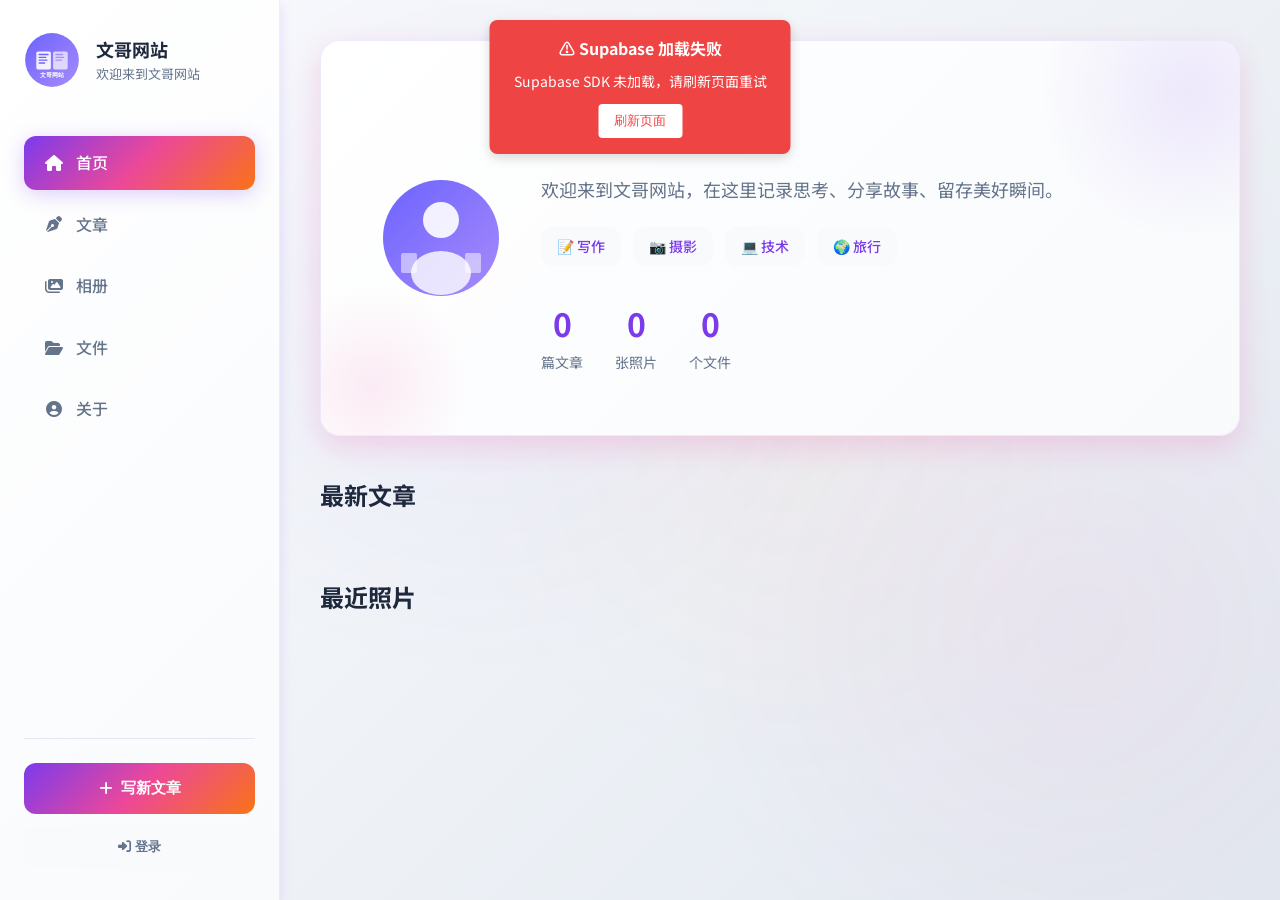
==== commit a76318c2: "Add files via upload" ====
--- a/index.html
+++ b/index.html
@@ -7,8 +7,8 @@
   <link rel="stylesheet" href="style.css" />
   <link href="https://fonts.googleapis.com/css2?family=Noto+Serif+SC:wght@400;600;700&family=Noto+Sans+SC:wght@300;400;500;700&display=swap" rel="stylesheet" />
   <link rel="stylesheet" href="https://cdnjs.cloudflare.com/ajax/libs/font-awesome/6.4.0/css/all.min.css" />
-  <!-- Supabase SDK - 使用国内镜像 -->
-  <script src="https://cdn.bootcdn.net/ajax/libs/@supabase/supabase-js/2.39.0/supabase.min.js"></script>
+  <!-- Supabase SDK - 使用官方 CDN -->
+  <script src="https://cdn.jsdelivr.net/npm/@supabase/supabase-js@2/dist/umd/supabase.min.js"></script>
 </head>
 <body>
 
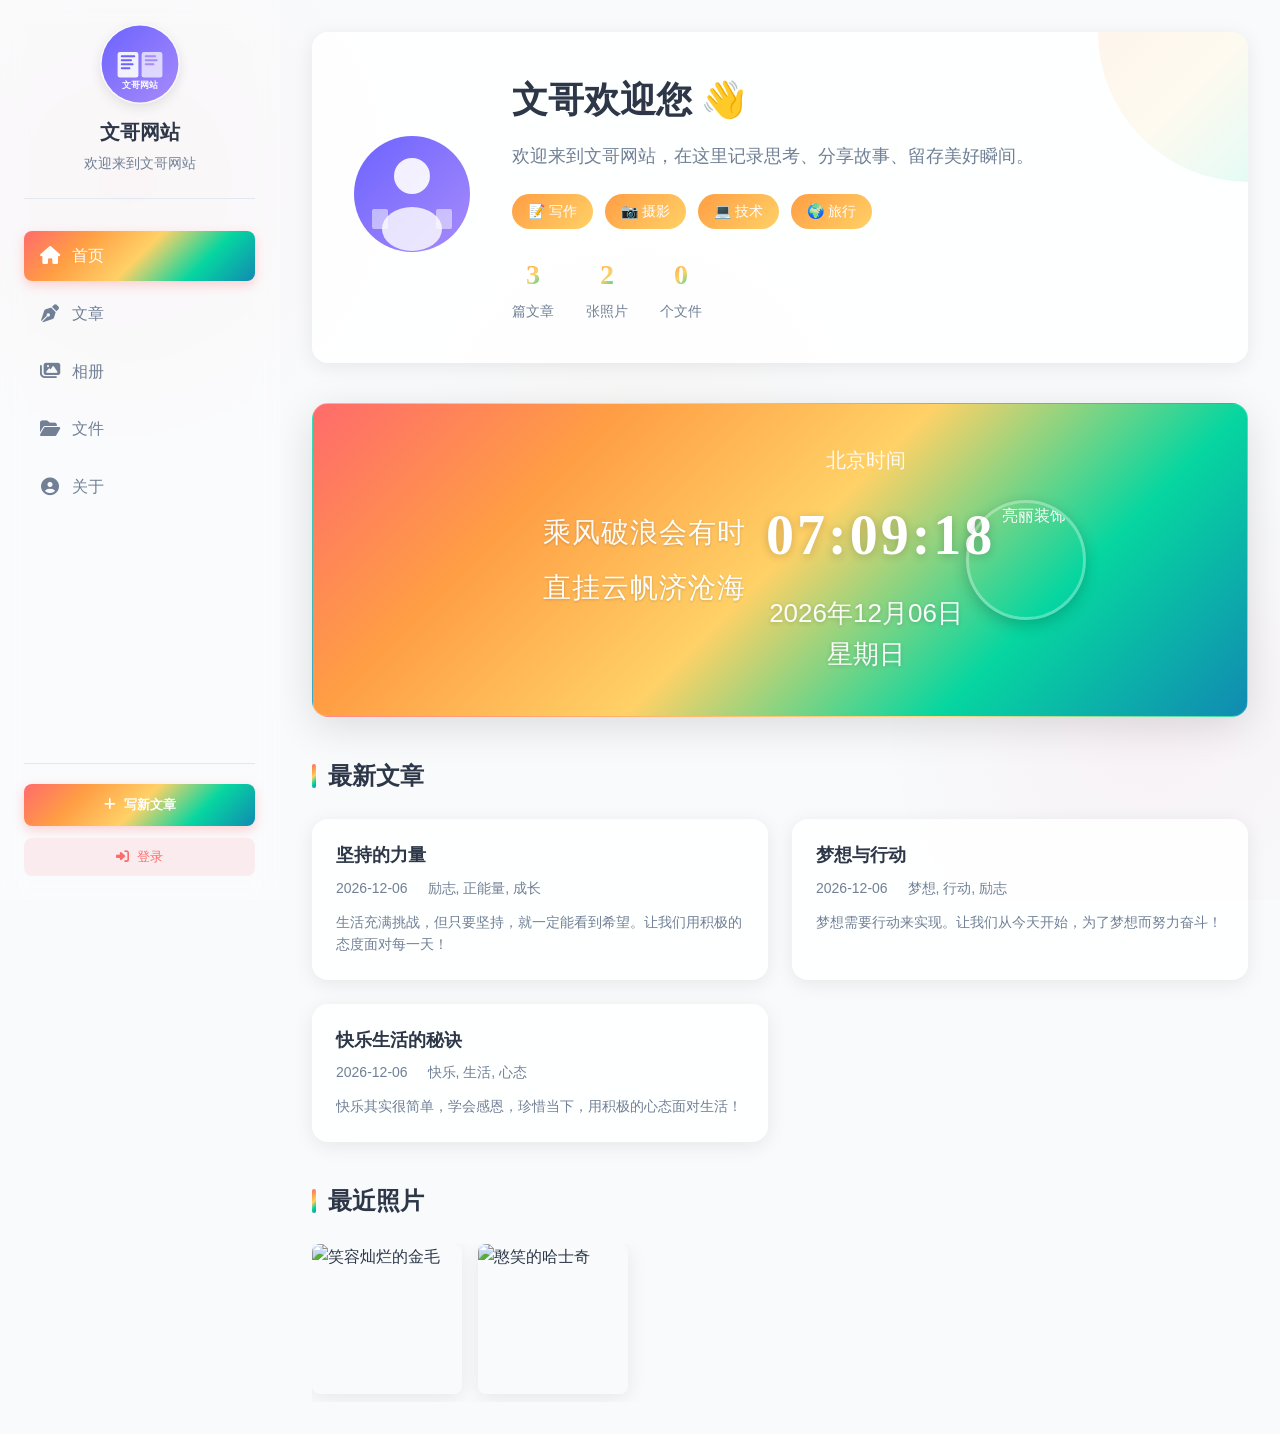
==== commit 8a2b0e66: "Add files via upload" ====
--- a/index.html
+++ b/index.html
@@ -5,10 +5,35 @@
   <meta name="viewport" content="width=device-width, initial-scale=1.0" />
   <title>文哥网站 · 个人空间</title>
   <link rel="stylesheet" href="style.css" />
-  <link href="https://fonts.googleapis.com/css2?family=Noto+Serif+SC:wght@400;600;700&family=Noto+Sans+SC:wght@300;400;500;700&display=swap" rel="stylesheet" />
+  <style>
+    /* 本地字体备用方案 */
+    @font-face {
+      font-family: 'SystemFont';
+      src: local('Segoe UI'), local('Roboto'), local('Helvetica Neue'), local('Arial'), local('sans-serif');
+    }
+    body {
+      font-family: 'SystemFont', -apple-system, BlinkMacSystemFont, sans-serif;
+    }
+  </style>
+  <!-- Font Awesome CDN -->
   <link rel="stylesheet" href="https://cdnjs.cloudflare.com/ajax/libs/font-awesome/6.4.0/css/all.min.css" />
-  <!-- Supabase SDK - 使用官方 CDN -->
-  <script src="https://cdn.jsdelivr.net/npm/@supabase/supabase-js@2/dist/umd/supabase.min.js"></script>
+  <!-- 备用：如果 CDN 加载失败，使用本地基本图标 -->
+  <script>
+    // 检查 Font Awesome 是否加载成功
+    setTimeout(() => {
+      const testIcon = document.createElement('i');
+      testIcon.className = 'fas fa-test';
+      testIcon.style.display = 'none';
+      document.body.appendChild(testIcon);
+      const iconLoaded = window.getComputedStyle(testIcon).fontFamily === 'Font Awesome 6 Free';
+      document.body.removeChild(testIcon);
+      
+      if (!iconLoaded) {
+        console.warn('Font Awesome CDN 加载失败，使用本地备用图标');
+        // 在这里可以添加本地图标的 CSS
+      }
+    }, 1000);
+  </script>
 </head>
 <body>
 
@@ -65,7 +90,7 @@
 
     <div class="sidebar-footer">
       <div class="user-info" id="user-info" style="display: none; margin-bottom: 16px; padding: 12px; background: #f3f4f6; border-radius: 8px; font-size: 14px;">
-        <i class="fas fa-user"></i> <span id="user-email"></span>
+        <i class="fas fa-user"></i> <span id="user-email">未登录</span>
       </div>
       <button class="btn-write" id="btn-new-post">
         <i class="fas fa-plus"></i> 写新文章
@@ -132,6 +157,22 @@
           <div class="stat"><span class="stat-num" id="stat-photos">0</span><span>张照片</span></div>
           <div class="stat"><span class="stat-num" id="stat-files">0</span><span>个文件</span></div>
         </div>
+      </div>
+    </div>
+
+    <!-- 时间显示 - 移到最新文章上面，宽度与hero一致 -->
+    <div class="section-time">
+      <div class="time-decoration left time-quotes">
+        <div class="quote-line">乘风破浪会有时</div>
+        <div class="quote-line">直挂云帆济沧海</div>
+      </div>
+      <div class="time-content">
+        <div class="time-label" style="font-size: 20px; font-weight: 500; margin-bottom: 15px; opacity: 0.9;">北京时间</div>
+        <div id="current-time"></div>
+        <div id="current-date"></div>
+      </div>
+      <div class="time-decoration right">
+        <img src="https://images.unsplash.com/photo-1519125323398-675f0ddb6308?w=120&h=120&fit=crop&crop=face" alt="亮丽装饰" />
       </div>
     </div>
 
@@ -359,21 +400,17 @@
     </div>
     <div class="modal-body">
       <div class="form-group">
+        <label>用户名</label>
+        <input type="text" id="auth-username" placeholder="请输入用户名" />
+      </div>
+      <div class="form-group">
         <label>邮箱</label>
-        <input type="email" id="auth-email" placeholder="输入邮箱地址" />
+        <input type="email" id="auth-email" placeholder="请输入邮箱地址" />
       </div>
       <div class="form-group">
         <label>密码</label>
-        <input type="password" id="auth-password" placeholder="输入密码" />
-      </div>
-      <div class="form-group" id="auth-username-group" style="display: none;">
-        <label>用户名</label>
-        <input type="text" id="auth-username" placeholder="输入用户名" />
-      </div>
-      <p style="text-align: center; margin-top: 16px; font-size: 14px;">
-        <span id="auth-toggle-text">还没有账号？</span> 
-        <a href="#" id="auth-toggle" style="color: var(--primary);">注册</a>
-      </p>
+        <input type="password" id="auth-password" placeholder="请输入密码" />
+      </div>
     </div>
     <div class="modal-footer">
       <button class="btn-primary" id="auth-submit">登录</button>
@@ -384,7 +421,7 @@
 <!-- Mobile overlay -->
 <div class="sidebar-overlay" id="sidebar-overlay"></div>
 
-<script src="supabase-config.js"></script>
+<!-- 纯前端应用脚本 -->
 <script src="app.js"></script>
 </body>
-</html>
+</html>
--- a/style.css
+++ b/style.css
@@ -1,528 +1,1543 @@
-/* ===== 全局变量 & Reset ===== */
+/* 纯前端版本样式 - 基于原 style.css */
+
+/* ===== CSS 变量 - 七彩彩虹版 ===== */
 :root {
-  /* 主色调 - 多彩渐变 */
-  --primary: #7C3AED;        /* 紫色 */
-  --primary-light: #A78BFA;   /* 浅紫 */
-  --secondary: #EC4899;       /* 粉色 */
-  --secondary-light: #F472B6; /* 浅粉 */
-  --accent: #F97316;          /* 橙色 */
-  --accent-light: #FDBA74;    /* 浅橙 */
-  --gradient-1: linear-gradient(135deg, #7C3AED 0%, #EC4899 50%, #F97316 100%);
-  --gradient-2: linear-gradient(135deg, #A78BFA 0%, #F472B6 100%);
-  --gradient-3: linear-gradient(135deg, #F97316 0%, #FDBA74 100%);
-  --gradient-4: linear-gradient(135deg, #7C3AED 0%, #F97316 100%);
-  
-  /* 背景色 */
-  --bg: #ffffff;
-  --bg-gray: #f8fafc;
-  --bg-gradient: linear-gradient(135deg, #f8fafc 0%, #e2e8f0 100%);
-  
-  /* 文字颜色 */
-  --text: #1e293b;
-  --text-light: #64748b;
-  --text-white: #ffffff;
-  
-  /* 边框和状态 */
+  /* 七彩渐变配色 */
+  --rainbow-red: #ff6b6b;
+  --rainbow-orange: #ff9e44;
+  --rainbow-yellow: #ffd166;
+  --rainbow-green: #06d6a0;
+  --rainbow-blue: #118ab2;
+  --rainbow-indigo: #073b4c;
+  --rainbow-purple: #ef476f;
+  
+  --primary: #ff6b6b;
+  --primary-dark: #ff5252;
+  --primary-light: #ff8e8e;
+  --accent: #06d6a0;
+  --accent-light: #0be9b6;
+  --text: #2d3748;
+  --text-light: #718096;
+  --bg: #f8fafc;
+  --card-bg: rgba(255, 255, 255, 0.85);
   --border: #e2e8f0;
-  --success: #10b981;
-  --warning: #f59e0b;
-  --danger: #ef4444;
-  
-  /* 阴影 */
-  --shadow: 0 1px 3px rgba(0,0,0,0.1);
-  --shadow-md: 0 4px 12px rgba(124, 58, 237, 0.15);
-  --shadow-lg: 0 10px 30px rgba(236, 72, 153, 0.2);
-  --shadow-purple: 0 4px 20px rgba(124, 58, 237, 0.25);
-  --shadow-pink: 0 4px 20px rgba(236, 72, 153, 0.25);
-  
-  /* 圆角和动画 */
+  --shadow: 0 4px 20px rgba(0, 0, 0, 0.08);
+  --shadow-lg: 0 10px 40px rgba(0, 0, 0, 0.12);
+  --transition: all 0.3s cubic-bezier(0.25, 0.8, 0.25, 1);
   --radius: 16px;
-  --radius-sm: 12px;
-  --radius-lg: 20px;
-  --transition: all 0.3s cubic-bezier(0.4, 0, 0.2, 1);
-}
-
-* { box-sizing: border-box; }
-
-html, body {
+  --radius-sm: 8px;
+  --sidebar-width: 280px;
+  
+  /* 七彩渐变 */
+  --gradient-1: linear-gradient(135deg, #ff6b6b 0%, #ff9e44 25%, #ffd166 50%, #06d6a0 75%, #118ab2 100%);
+  --gradient-2: linear-gradient(135deg, #ef476f 0%, #ff9e44 50%, #ffd166 100%);
+  --gradient-3: linear-gradient(135deg, #06d6a0 0%, #118ab2 50%, #073b4c 100%);
+  --gradient-4: linear-gradient(135deg, #ff6b6b 0%, #ef476f 100%);
+  --gradient-5: linear-gradient(135deg, #ff9e44 0%, #ffd166 100%);
+  --gradient-6: linear-gradient(135deg, #06d6a0 0%, #118ab2 100%);
+  --gradient-7: linear-gradient(135deg, #118ab2 0%, #073b4c 100%);
+  --gradient-8: linear-gradient(135deg, #ff6b6b 0%, #ef476f 25%, #ff9e44 50%, #ffd166 75%, #06d6a0 100%);
+  
+  --glass: rgba(255, 255, 255, 0.25);
+  --glass-border: rgba(255, 255, 255, 0.18);
+}
+
+/* 深色模式支持 - 七彩版 */
+@media (prefers-color-scheme: dark) {
+  :root {
+    --text: #e2e8f0;
+    --text-light: #a0aec0;
+    --bg: #0f172a;
+    --card-bg: rgba(15, 23, 42, 0.8);
+    --border: #1e293b;
+    --shadow: 0 4px 20px rgba(0, 0, 0, 0.3);
+    --glass: rgba(15, 23, 42, 0.5);
+    --glass-border: rgba(255, 255, 255, 0.1);
+    
+    /* 深色模式下的七彩渐变 */
+    --gradient-1: linear-gradient(135deg, #ff6b6b 0%, #ff9e44 25%, #ffd166 50%, #06d6a0 75%, #118ab2 100%);
+    --gradient-2: linear-gradient(135deg, #ef476f 0%, #ff9e44 50%, #ffd166 100%);
+    --gradient-3: linear-gradient(135deg, #06d6a0 0%, #118ab2 50%, #073b4c 100%);
+  }
+}
+
+/* ===== 基础样式 ===== */
+* {
   margin: 0;
   padding: 0;
-  font-family: 'Noto Sans SC', 'Microsoft YaHei', system-ui, -apple-system, sans-serif;
-  background: var(--bg-gradient);
+  box-sizing: border-box;
+}
+
+body {
+  font-family: 'Noto Sans SC', -apple-system, BlinkMacSystemFont, 'Segoe UI', Roboto, 'Helvetica Neue', Arial, sans-serif;
+  background: var(--bg);
   color: var(--text);
   line-height: 1.6;
-  scroll-behavior: smooth;
+  overflow-x: hidden;
   min-height: 100vh;
-  position: relative;
-}
-
+}
+
+/* 背景装饰 - 七彩光效 */
 body::before {
   content: '';
   position: fixed;
-  top: 0; left: 0; right: 0; bottom: 0;
-  background-image: url('./assets/anime-bg.jpg');
-  background-size: cover;
-  background-position: center;
-  background-repeat: no-repeat;
-  background-attachment: fixed;
-  opacity: 0.15;
+  top: 0;
+  left: 0;
+  right: 0;
+  bottom: 0;
+  background: 
+    radial-gradient(circle at 10% 20%, rgba(255, 107, 107, 0.05) 0%, transparent 20%),
+    radial-gradient(circle at 90% 80%, rgba(239, 71, 111, 0.05) 0%, transparent 20%),
+    radial-gradient(circle at 50% 50%, rgba(255, 158, 68, 0.03) 0%, transparent 30%),
+    var(--bg);
   z-index: -1;
-  pointer-events: none;
-}
-
-/* 如果 anime-bg.jpg 不存在，使用备用渐变背景 */
-body.no-bg::before {
-  background: linear-gradient(135deg, rgba(124, 58, 237, 0.05) 0%, rgba(236, 72, 153, 0.05) 50%, rgba(249, 115, 22, 0.03) 100%);
-}
-
-body { min-height: 100vh; display: flex; }
-
-/* ===== SIDEBAR ===== */
+}
+
+a {
+  color: var(--primary);
+  text-decoration: none;
+  transition: var(--transition);
+}
+
+a:hover {
+  color: var(--primary-dark);
+}
+
+button {
+  cursor: pointer;
+  border: none;
+  background: none;
+  font-family: inherit;
+  transition: var(--transition);
+}
+
+img {
+  max-width: 100%;
+  height: auto;
+  display: block;
+}
+
+/* ===== 侧边栏 ===== */
 .sidebar {
-  width: 280px;
-  background: linear-gradient(135deg, #ffffff 0%, #f8fafc 100%);
+  position: fixed;
+  top: 0;
+  left: 0;
+  width: var(--sidebar-width);
   height: 100vh;
-  position: fixed;
-  left: 0; top: 0;
-  box-shadow: var(--shadow-md);
+  background: var(--glass);
+  backdrop-filter: blur(12px);
+  -webkit-backdrop-filter: blur(12px);
+  border-right: 1px solid var(--glass-border);
   z-index: 1000;
+  overflow-y: auto;
+  transition: var(--transition);
+}
+
+.sidebar-inner {
+  padding: 24px;
+  height: 100%;
   display: flex;
   flex-direction: column;
-  transition: var(--transition);
-  border-right: 1px solid rgba(124, 58, 237, 0.1);
-}
-.sidebar-inner { padding: 32px 24px; flex: 1; display: flex; flex-direction: column; }
-.logo-wrap { display: flex; align-items: center; gap: 16px; margin-bottom: 48px; }
-.logo-circle { width: 56px; height: 56px; flex-shrink: 0; }
-.logo-circle svg { width: 100%; height: 100%; display: block; }
-.logo-text { display: flex; flex-direction: column; }
-.logo-name { font-size: 18px; font-weight: 700; color: var(--text); }
-.logo-subtitle { font-size: 13px; color: var(--text-light); }
-
-.nav { display: flex; flex-direction: column; gap: 8px; flex: 1; }
+}
+
+.logo-wrap {
+  text-align: center;
+  margin-bottom: 32px;
+  padding-bottom: 24px;
+  border-bottom: 1px solid var(--border);
+}
+
+.logo-circle {
+  width: 80px;
+  height: 80px;
+  margin: 0 auto 12px;
+  border-radius: 50%;
+  overflow: hidden;
+  box-shadow: 0 4px 12px rgba(0,0,0,0.1);
+}
+
+.logo-circle svg {
+  width: 100%;
+  height: 100%;
+}
+
+.logo-text {
+  margin-top: 8px;
+}
+
+.logo-name {
+  font-size: 20px;
+  font-weight: 700;
+  color: var(--text);
+  display: block;
+  font-family: 'Noto Serif SC', serif;
+}
+
+.logo-subtitle {
+  font-size: 14px;
+  color: var(--text-light);
+  display: block;
+  margin-top: 4px;
+}
+
+.nav {
+  flex: 1;
+}
+
 .nav-item {
-  display: flex; align-items: center; gap: 12px;
-  padding: 14px 20px;
-  border-radius: var(--radius-sm);
-  color: var(--text-light);
-  text-decoration: none;
+  display: flex;
+  align-items: center;
+  padding: 12px 16px;
+  margin-bottom: 8px;
+  border-radius: var(--radius-sm);
+  color: var(--text-light);
   font-weight: 500;
   transition: var(--transition);
-}
-.nav-item i { width: 20px; text-align: center; font-size: 16px; }
-.nav-item:hover { background: var(--bg-gray); color: var(--primary); transform: translateX(4px); }
-.nav-item.active { background: var(--gradient-1); color: white; box-shadow: var(--shadow-purple); }
-.sidebar-footer { padding-top: 24px; border-top: 1px solid var(--border); }
+  position: relative;
+}
+
+.nav-item:hover {
+  background: rgba(255, 107, 107, 0.1);
+  color: var(--rainbow-red);
+}
+
+.nav-item.active {
+  background: var(--gradient-1);
+  color: white;
+  box-shadow: 0 4px 12px rgba(255, 107, 107, 0.3);
+}
+
+.nav-item i {
+  margin-right: 12px;
+  font-size: 18px;
+  width: 20px;
+  text-align: center;
+}
+
+.sidebar-footer {
+  margin-top: auto;
+  padding-top: 20px;
+  border-top: 1px solid var(--border);
+}
+
 .btn-write {
   width: 100%;
-  padding: 16px 24px;
+  padding: 12px 20px;
   background: var(--gradient-1);
-  color: white; border: none; border-radius: var(--radius-sm);
-  font-weight: 600; font-size: 15px;
-  cursor: pointer; transition: var(--transition);
-  display: flex; align-items: center; justify-content: center; gap: 8px;
+  color: white;
+  border-radius: var(--radius-sm);
+  font-weight: 600;
+  display: flex;
+  align-items: center;
+  justify-content: center;
+  gap: 8px;
+  box-shadow: 0 4px 12px rgba(255, 107, 107, 0.3);
+}
+
+.btn-write:hover {
+  transform: translateY(-2px);
+  box-shadow: 0 6px 16px rgba(255, 107, 107, 0.4);
+}
+
+.btn-secondary {
+  width: 100%;
+  padding: 10px 16px;
+  background: rgba(255, 107, 107, 0.1);
+  color: var(--rainbow-red);
+  border-radius: var(--radius-sm);
+  font-weight: 500;
+  display: flex;
+  align-items: center;
+  justify-content: center;
+  gap: 8px;
+}
+
+.btn-secondary:hover {
+  background: rgba(255, 107, 107, 0.2);
+}
+
+/* ===== 主内容区 ===== */
+.main-content {
+  margin-left: var(--sidebar-width);
+  padding: 32px;
+  min-height: 100vh;
+}
+
+.page {
+  display: none;
+}
+
+.page.active {
+  display: block;
+  animation: fadeIn 0.5s ease;
+}
+
+@keyframes fadeIn {
+  from { opacity: 0; transform: translateY(10px); }
+  to { opacity: 1; transform: translateY(0); }
+}
+
+/* ===== 首页 ===== */
+/* 时间显示 - 宽度与hero一致 */
+.section-time {
+  margin-bottom: 40px;
+  padding: 40px 30px;
+  background: var(--gradient-1);
+  border-radius: var(--radius);
+  color: white;
+  text-align: center;
+  font-weight: 500;
+  box-shadow: var(--shadow-lg);
+  border: 1px solid rgba(255, 255, 255, 0.2);
+  backdrop-filter: blur(10px);
+  -webkit-backdrop-filter: blur(10px);
+  display: flex;
+  align-items: center;
+  justify-content: space-between;
+  position: relative;
+}
+
+.time-content {
+  flex: 0 1 auto;
+  max-width: 600px;
+  min-width: 200px;
+}
+
+.time-decoration {
+  flex-shrink: 0;
+  min-width: 0;
+}
+
+.time-decoration.left {
+  flex: 0 0 auto;
+  max-width: none;
+  margin-left: 180px;
+}
+
+.time-decoration.right {
+  margin-right: 180px;
+}
+
+.time-decoration img {
+  width: 120px;
+  height: 120px;
+  border-radius: 50%;
+  border: 3px solid rgba(255, 255, 255, 0.3);
+  box-shadow: 0 5px 15px rgba(0, 0, 0, 0.2);
+  object-fit: cover;
+  transition: var(--transition);
+}
+
+.time-decoration:hover img {
+  transform: scale(1.05);
+  border-color: rgba(255, 255, 255, 0.5);
+}
+
+.time-quotes {
+  display: flex;
+  flex-direction: column;
+  justify-content: center;
+  align-items: flex-start;
+  text-align: left;
+  gap: 15px;
+  padding: 20px;
+  width: auto;
+  min-width: max-content;
+}
+
+.quote-line {
+  font-size: 28px !important;
+  font-weight: 500;
+  line-height: 1.4;
+  opacity: 0.95;
+  text-shadow: 0 1px 3px rgba(0, 0, 0, 0.2);
+  font-family: 'Noto Serif SC', serif;
+  letter-spacing: 1px;
+  margin: 0;
+  padding: 0;
+  width: auto;
+  display: block;
+  white-space: nowrap;
+}
+
+.section-time #current-time {
+  font-size: 56px;
+  font-weight: 700;
+  margin-bottom: 12px;
+  letter-spacing: 3px;
+  font-family: 'Noto Serif SC', serif;
+  text-shadow: 0 2px 10px rgba(0, 0, 0, 0.2);
+}
+
+.section-time #current-date {
+  font-size: 26px;
+  font-weight: 400;
+  opacity: 0.95;
+  text-shadow: 0 1px 5px rgba(0, 0, 0, 0.2);
+}
+
+/* 响应式设计 */
+@media (max-width: 768px) {
+  .center-time-display {
+    padding: 30px 20px;
+    margin-bottom: 30px;
+  }
+  
+  .center-time-display #current-time {
+    font-size: 40px;
+    letter-spacing: 2px;
+  }
+  
+  .center-time-display #current-date {
+    font-size: 20px;
+  }
+  
+  .section-time {
+    padding: 30px 20px;
+  }
+  
+  .time-decoration.left {
+    margin-left: 120px;
+  }
+  
+  .time-decoration.right {
+    margin-right: 120px;
+  }
+  
+  .time-decoration img {
+    width: 80px;
+    height: 80px;
+  }
+  
+  .section-time #current-time {
+    font-size: 40px;
+  }
+  
+  .section-time #current-date {
+    font-size: 20px;
+  }
+  
+  .quote-line {
+    font-size: 24px !important;
+  }
+}
+
+@media (max-width: 480px) {
+  .center-time-display #current-time {
+    font-size: 32px;
+  }
+  
+  .center-time-display #current-date {
+    font-size: 18px;
+  }
+  
+  .section-time {
+    padding: 20px 15px;
+  }
+  
+  .time-decoration.left {
+    margin-left: 80px;
+  }
+  
+  .time-decoration.right {
+    margin-right: 80px;
+  }
+  
+  .time-decoration img {
+    width: 60px;
+    height: 60px;
+  }
+  
+  .section-time #current-time {
+    font-size: 32px;
+    letter-spacing: 1px;
+  }
+  
+  .section-time #current-date {
+    font-size: 16px;
+  }
+  
+  .quote-line {
+    font-size: 22px !important;
+    letter-spacing: 0.5px;
+  }
+}
+
+.hero {
+  background: var(--card-bg);
+  border-radius: var(--radius);
+  padding: 40px;
+  margin-bottom: 40px;
+  box-shadow: var(--shadow);
+  display: flex;
+  align-items: center;
+  gap: 40px;
   position: relative;
   overflow: hidden;
 }
-.btn-write:hover { 
-  transform: translateY(-2px); 
-  box-shadow: var(--shadow-purple); 
-}
-.btn-write::before {
-  content: '';
-  position: absolute;
-  top: 0; left: -100%;
-  width: 100%; height: 100%;
-  background: linear-gradient(90deg, transparent, rgba(255,255,255,0.2), transparent);
-  transition: left 0.5s;
-}
-.btn-write:hover::before { left: 100%; }
-
-/* ===== MAIN CONTENT ===== */
-.main-content {
-  margin-left: 280px;
-  flex: 1;
-  min-height: 100vh;
-  background: var(--bg-gradient);
-  position: relative;
-}
-.main-content::before {
-  content: '';
-  position: fixed;
-  top: 0; left: 280px; right: 0; bottom: 0;
-  background: 
-    radial-gradient(circle at 20% 30%, rgba(124, 58, 237, 0.05) 0%, transparent 40%),
-    radial-gradient(circle at 80% 70%, rgba(236, 72, 153, 0.05) 0%, transparent 40%),
-    radial-gradient(circle at 50% 50%, rgba(249, 115, 22, 0.03) 0%, transparent 50%);
-  pointer-events: none;
-  z-index: 0;
-}
-.page { display: none; max-width: 1100px; margin: 0 auto; padding: 40px; animation: fadeIn 0.4s ease; }
-.page.active { display: block; }
-@keyframes fadeIn { from { opacity: 0; transform: translateY(10px); } to { opacity: 1; transform: translateY(0); } }
-
-/* ===== HERO ===== */
-.hero {
-  background: linear-gradient(135deg, #ffffff 0%, #f8fafc 100%);
-  border-radius: var(--radius-lg); 
-  padding: 60px;
-  box-shadow: var(--shadow-lg); 
-  margin-bottom: 40px; 
-  display: flex; 
-  gap: 40px; 
-  align-items: center;
-  position: relative;
-  overflow: hidden;
-  border: 1px solid rgba(124, 58, 237, 0.1);
-}
+
 .hero::before {
   content: '';
   position: absolute;
-  top: 0; right: 0;
-  width: 300px; height: 300px;
-  background: radial-gradient(circle, rgba(124, 58, 237, 0.1) 0%, transparent 70%);
+  top: 0;
+  right: 0;
+  width: 300px;
+  height: 300px;
+  background: var(--gradient-1);
   border-radius: 50%;
-  transform: translate(100px, -100px);
-}
-.hero::after {
+  opacity: 0.1;
+  transform: translate(50%, -50%);
+}
+
+.hero-avatar {
+  flex-shrink: 0;
+}
+
+.hero-text {
+  flex: 1;
+}
+
+.hero-text h1 {
+  font-size: 36px;
+  font-weight: 700;
+  color: var(--text);
+  margin-bottom: 12px;
+  font-family: 'Noto Serif SC', serif;
+}
+
+.hero-desc {
+  font-size: 18px;
+  color: var(--text-light);
+  margin-bottom: 24px;
+}
+
+.hero-tags {
+  display: flex;
+  flex-wrap: wrap;
+  gap: 12px;
+  margin-bottom: 24px;
+}
+
+.tag {
+  padding: 6px 16px;
+  background: var(--gradient-5);
+  color: white;
+  border-radius: 20px;
+  font-size: 14px;
+  font-weight: 500;
+}
+
+.hero-stats {
+  display: flex;
+  gap: 32px;
+}
+
+.stat {
+  text-align: center;
+}
+
+.stat-num {
+  display: block;
+  font-size: 28px;
+  font-weight: 700;
+  background: var(--gradient-1);
+  -webkit-background-clip: text;
+  -webkit-text-fill-color: transparent;
+  background-clip: text;
+  font-family: 'Noto Serif SC', serif;
+}
+
+.stat span:last-child {
+  font-size: 14px;
+  color: var(--text-light);
+}
+
+.section-title {
+  font-size: 24px;
+  font-weight: 700;
+  color: var(--text);
+  margin-bottom: 24px;
+  position: relative;
+  padding-left: 16px;
+}
+
+.section-title::before {
   content: '';
   position: absolute;
-  bottom: 0; left: 0;
-  width: 200px; height: 200px;
-  background: radial-gradient(circle, rgba(236, 72, 153, 0.1) 0%, transparent 70%);
+  left: 0;
+  top: 50%;
+  transform: translateY(-50%);
+  width: 4px;
+  height: 24px;
+  background: var(--gradient-1);
+  border-radius: 2px;
+}
+
+.posts-grid {
+  display: grid;
+  grid-template-columns: repeat(auto-fit, minmax(300px, 1fr));
+  gap: 24px;
+  margin-bottom: 40px;
+}
+
+.post-card {
+  background: var(--card-bg);
+  border-radius: var(--radius);
+  overflow: hidden;
+  box-shadow: var(--shadow);
+  transition: var(--transition);
+  cursor: pointer;
+}
+
+.post-card:hover {
+  transform: translateY(-4px);
+  box-shadow: var(--shadow-lg);
+}
+
+.post-cover {
+  width: 100%;
+  height: 200px;
+  object-fit: cover;
+}
+
+.post-card-content {
+  padding: 24px;
+}
+
+.post-card-title {
+  font-size: 18px;
+  font-weight: 600;
+  color: var(--text);
+  margin-bottom: 8px;
+  line-height: 1.4;
+}
+
+.post-card-meta {
+  font-size: 14px;
+  color: var(--text-light);
+  margin-bottom: 12px;
+}
+
+.post-card-meta span {
+  margin-right: 16px;
+}
+
+.post-card-excerpt {
+  font-size: 14px;
+  color: var(--text-light);
+  line-height: 1.6;
+  display: -webkit-box;
+  -webkit-line-clamp: 2;
+  -webkit-box-orient: vertical;
+  overflow: hidden;
+}
+
+.photo-strip {
+  display: flex;
+  gap: 16px;
+  overflow-x: auto;
+  padding-bottom: 8px;
+}
+
+.photo-strip::-webkit-scrollbar {
+  height: 6px;
+}
+
+.photo-strip::-webkit-scrollbar-track {
+  background: var(--border);
+  border-radius: 3px;
+}
+
+.photo-strip::-webkit-scrollbar-thumb {
+  background: var(--primary);
+  border-radius: 3px;
+}
+
+.photo-thumb {
+  width: 150px;
+  height: 150px;
+  object-fit: cover;
+  border-radius: var(--radius-sm);
+  flex-shrink: 0;
+  cursor: pointer;
+  transition: var(--transition);
+  box-shadow: var(--shadow);
+}
+
+.photo-thumb:hover {
+  transform: scale(1.05);
+}
+
+/* ===== 博客页面 ===== */
+.page-header {
+  display: flex;
+  justify-content: space-between;
+  align-items: center;
+  margin-bottom: 24px;
+}
+
+.page-header h2 {
+  font-size: 24px;
+  font-weight: 700;
+  color: var(--text);
+  display: flex;
+  align-items: center;
+  gap: 12px;
+}
+
+.btn-primary {
+  padding: 10px 20px;
+  background: var(--gradient-3);
+  color: white;
+  border-radius: var(--radius-sm);
+  font-weight: 600;
+  display: flex;
+  align-items: center;
+  gap: 8px;
+  transition: var(--transition);
+  box-shadow: 0 4px 12px rgba(6, 214, 160, 0.3);
+}
+
+.btn-primary:hover {
+  transform: translateY(-2px);
+  box-shadow: 0 6px 16px rgba(6, 214, 160, 0.4);
+}
+
+.search-bar {
+  position: relative;
+  margin-bottom: 24px;
+}
+
+.search-bar i {
+  position: absolute;
+  left: 16px;
+  top: 50%;
+  transform: translateY(-50%);
+  color: var(--text-light);
+}
+
+.search-bar input {
+  width: 100%;
+  padding: 12px 16px 12px 44px;
+  border: 1px solid var(--border);
+  border-radius: var(--radius-sm);
+  font-size: 16px;
+  background: var(--card-bg);
+  transition: var(--transition);
+}
+
+.search-bar input:focus {
+  outline: none;
+  border-color: var(--primary);
+  box-shadow: 0 0 0 3px rgba(108, 99, 255, 0.1);
+}
+
+.posts-list {
+  display: flex;
+  flex-direction: column;
+  gap: 24px;
+}
+
+.post-item {
+  background: var(--card-bg);
+  border-radius: var(--radius);
+  padding: 24px;
+  box-shadow: var(--shadow);
+  transition: var(--transition);
+  cursor: pointer;
+}
+
+.post-item:hover {
+  transform: translateY(-2px);
+  box-shadow: var(--shadow-lg);
+}
+
+.post-item-cover {
+  width: 100%;
+  height: 300px;
+  object-fit: cover;
+  border-radius: var(--radius-sm);
+  margin-bottom: 20px;
+}
+
+.post-item-title {
+  font-size: 22px;
+  font-weight: 700;
+  color: var(--text);
+  margin-bottom: 12px;
+  font-family: 'Noto Serif SC', serif;
+}
+
+.post-item-meta {
+  font-size: 14px;
+  color: var(--text-light);
+  margin-bottom: 16px;
+  display: flex;
+  flex-wrap: wrap;
+  gap: 16px;
+}
+
+.post-item-meta i {
+  margin-right: 4px;
+}
+
+.post-item-excerpt {
+  font-size: 16px;
+  color: var(--text-light);
+  line-height: 1.7;
+}
+
+/* ===== 相册页面 ===== */
+.photos-grid {
+  display: grid;
+  grid-template-columns: repeat(auto-fill, minmax(250px, 1fr));
+  gap: 20px;
+}
+
+.photo-item {
+  position: relative;
+  border-radius: var(--radius-sm);
+  overflow: hidden;
+  cursor: pointer;
+  box-shadow: var(--shadow);
+  transition: var(--transition);
+}
+
+.photo-item:hover {
+  transform: translateY(-2px);
+  box-shadow: var(--shadow-lg);
+}
+
+.photo-item img {
+  width: 100%;
+  height: 250px;
+  object-fit: cover;
+  transition: var(--transition);
+}
+
+.photo-item:hover img {
+  transform: scale(1.05);
+}
+
+.photo-item-overlay {
+  position: absolute;
+  top: 0;
+  left: 0;
+  right: 0;
+  bottom: 0;
+  background: linear-gradient(to top, rgba(0,0,0,0.7) 0%, transparent 50%);
+  opacity: 0;
+  transition: var(--transition);
+  display: flex;
+  align-items: flex-end;
+  padding: 16px;
+}
+
+.photo-item:hover .photo-item-overlay {
+  opacity: 1;
+}
+
+.photo-delete {
+  background: var(--accent);
+  color: white;
+  padding: 6px 12px;
+  border-radius: 4px;
+  font-size: 12px;
+  font-weight: 500;
+}
+
+.upload-drop-zone {
+  border: 2px dashed var(--border);
+  border-radius: var(--radius);
+  padding: 40px;
+  text-align: center;
+  margin-bottom: 24px;
+  transition: var(--transition);
+  cursor: pointer;
+}
+
+.upload-drop-zone:hover,
+.upload-drop-zone.active {
+  border-color: var(--primary);
+  background: rgba(108, 99, 255, 0.05);
+}
+
+.upload-drop-zone i {
+  font-size: 48px;
+  color: var(--text-light);
+  margin-bottom: 16px;
+}
+
+.upload-drop-zone p {
+  font-size: 16px;
+  color: var(--text);
+  margin-bottom: 8px;
+}
+
+.upload-drop-zone .small {
+  font-size: 14px;
+  color: var(--text-light);
+}
+
+/* ===== 文件页面 ===== */
+.files-table-wrap {
+  background: var(--card-bg);
+  border-radius: var(--radius);
+  overflow: hidden;
+  box-shadow: var(--shadow);
+}
+
+.files-table {
+  width: 100%;
+  border-collapse: collapse;
+}
+
+.files-table th,
+.files-table td {
+  padding: 16px;
+  text-align: left;
+  border-bottom: 1px solid var(--border);
+}
+
+.files-table th {
+  background: var(--bg);
+  font-weight: 600;
+  color: var(--text);
+  font-size: 14px;
+}
+
+.files-table th i {
+  margin-right: 8px;
+  color: var(--text-light);
+}
+
+.file-icon {
+  font-size: 20px;
+  margin-right: 8px;
+}
+
+.file-name {
+  font-weight: 500;
+  color: var(--text);
+}
+
+.btn-icon {
+  padding: 8px;
+  border-radius: 4px;
+  color: var(--text-light);
+  transition: var(--transition);
+}
+
+.btn-icon:hover {
+  background: rgba(108, 99, 255, 0.1);
+  color: var(--primary);
+}
+
+.empty-state {
+  text-align: center;
+  padding: 60px 20px;
+  color: var(--text-light);
+}
+
+.empty-state i {
+  margin-bottom: 16px;
+  color: var(--text-light);
+}
+
+.empty-state p {
+  font-size: 16px;
+  margin-bottom: 8px;
+}
+
+/* ===== 关于页面 ===== */
+.about-card {
+  background: var(--card-bg);
+  border-radius: var(--radius);
+  padding: 40px;
+  box-shadow: var(--shadow);
+  text-align: center;
+  max-width: 600px;
+  margin: 0 auto;
+}
+
+.about-logo {
+  width: 160px;
+  height: 160px;
+  margin: 0 auto 24px;
+}
+
+.about-logo svg {
+  width: 100%;
+  height: 100%;
+}
+
+.about-name {
+  font-size: 28px;
+  font-weight: 700;
+  color: var(--text);
+  margin-bottom: 16px;
+  font-family: 'Noto Serif SC', serif;
+}
+
+.about-bio {
+  font-size: 16px;
+  color: var(--text-light);
+  line-height: 1.8;
+  margin-bottom: 32px;
+}
+
+.about-info-grid {
+  display: grid;
+  grid-template-columns: repeat(auto-fit, minmax(200px, 1fr));
+  gap: 20px;
+  margin-bottom: 32px;
+}
+
+.info-item {
+  display: flex;
+  align-items: center;
+  justify-content: center;
+  gap: 8px;
+  padding: 12px;
+  background: var(--bg);
+  border-radius: var(--radius-sm);
+  font-size: 14px;
+}
+
+.info-item i {
+  color: var(--rainbow-green);
+}
+
+.social-links {
+  display: flex;
+  justify-content: center;
+  gap: 16px;
+}
+
+.social-btn {
+  width: 40px;
+  height: 40px;
   border-radius: 50%;
-  transform: translate(-50px, 50px);
-}
-.hero-avatar { flex-shrink: 0; }
-.hero-avatar svg { display: block; }
-.hero-text { flex: 1; }
-.hero-text h1 { font-size: 36px; font-weight: 700; margin: 0 0 16px 0; }
-.highlight { background: linear-gradient(135deg, var(--primary) 0%, var(--primary-light) 100%); -webkit-background-clip: text; -webkit-text-fill-color: transparent; }
-.hero-desc { font-size: 18px; color: var(--text-light); margin: 0 0 24px 0; }
-.hero-tags { display: flex; gap: 12px; margin-bottom: 32px; flex-wrap: wrap; }
-.tag {
-  padding: 8px 16px; background: var(--bg-gray); border-radius: var(--radius-sm);
-  font-size: 14px; color: var(--primary); font-weight: 500;
-}
-.hero-stats { display: flex; gap: 32px; }
-.stat { text-align: center; }
-.stat-num { display: block; font-size: 32px; font-weight: 700; color: var(--primary); }
-.stat span:last-child { font-size: 14px; color: var(--text-light); }
-
-/* ===== SECTION TITLE ===== */
-.section-title { font-size: 24px; font-weight: 700; margin: 0 0 24px 0; }
-
-/* ===== POSTS GRID ===== */
-.posts-grid { display: grid; grid-template-columns: repeat(auto-fill, minmax(300px, 1fr)); gap: 24px; }
-.post-card {
-  background: white; border-radius: var(--radius); overflow: hidden; box-shadow: var(--shadow);
-  transition: var(--transition); cursor: pointer;
-}
-.post-card:hover { transform: translateY(-4px); box-shadow: var(--shadow-lg); }
-.post-cover {
-  width: 100%; height: 180px; background: var(--bg-gray); display: flex; align-items: center; justify-content: center;
-  font-size: 48px; color: var(--primary); opacity: 0.6;
-}
-.post-card-body { padding: 24px; }
-.post-title { font-size: 18px; font-weight: 700; margin: 0 0 12px 0; line-height: 1.4; }
-.post-excerpt { font-size: 14px; color: var(--text-light); margin: 0 0 16px 0; line-height: 1.6; }
-.post-meta { display: flex; justify-content: space-between; font-size: 13px; color: var(--text-light); }
-
-/* ===== PHOTO STRIP ===== */
-.photo-strip { display: grid; grid-template-columns: repeat(auto-fill, minmax(140px, 1fr)); gap: 16px; }
-.photo-thumb {
-  aspect-ratio: 1; border-radius: var(--radius-sm); overflow: hidden; background: var(--bg-gray);
-  box-shadow: var(--shadow); transition: var(--transition); cursor: pointer;
-}
-.photo-thumb:hover { transform: scale(1.05); box-shadow: var(--shadow-md); }
-.photo-thumb img { width: 100%; height: 100%; object-fit: cover; display: block; }
-
-/* ===== PAGE HEADER ===== */
-.page-header {
-  display: flex; align-items: center; justify-content: space-between;
-  margin-bottom: 32px; padding-bottom: 24px; border-bottom: 1px solid var(--border);
-}
-.page-header h2 { font-size: 28px; font-weight: 700; margin: 0; }
-.btn-primary {
-  padding: 12px 24px; background: linear-gradient(135deg, var(--primary) 0%, var(--primary-light) 100%);
-  color: white; border: none; border-radius: var(--radius-sm); font-weight: 600; font-size: 14px;
-  cursor: pointer; transition: var(--transition); display: inline-flex; align-items: center; gap: 8px;
-}
-.btn-primary:hover { transform: translateY(-2px); box-shadow: var(--shadow-md); }
-
-/* ===== SEARCH BAR ===== */
-.search-bar {
-  position: relative; margin-bottom: 32px; max-width: 500px;
-}
-.search-bar i { position: absolute; left: 16px; top: 50%; transform: translateY(-50%); color: var(--text-light); }
-.search-bar input {
-  width: 100%; padding: 14px 16px 14px 48px; border: 1px solid var(--border); border-radius: var(--radius-sm);
-  font-size: 15px; transition: var(--transition);
-}
-.search-bar input:focus { outline: none; border-color: var(--primary); box-shadow: 0 0 0 3px rgba(108, 99, 255, 0.1); }
-
-/* ===== POSTS LIST ===== */
-.posts-list { display: flex; flex-direction: column; gap: 20px; }
-.post-list-item {
-  background: white; border-radius: var(--radius); padding: 28px; box-shadow: var(--shadow);
-  display: flex; gap: 24px; align-items: flex-start; transition: var(--transition);
-}
-.post-list-item:hover { box-shadow: var(--shadow-md); transform: translateX(4px); }
-.post-list-cover {
-  width: 140px; height: 100px; background: var(--bg-gray); border-radius: var(--radius-sm);
-  flex-shrink: 0; display: flex; align-items: center; justify-content: center; font-size: 36px; color: var(--primary); opacity: 0.6;
-}
-.post-list-content { flex: 1; }
-.post-list-title { font-size: 20px; font-weight: 700; margin: 0 0 12px 0; cursor: pointer; transition: var(--transition); }
-.post-list-title:hover { color: var(--primary); }
-.post-list-tags { display: flex; gap: 8px; margin-bottom: 12px; }
-.tag-badge {
-  padding: 4px 10px; background: rgba(108, 99, 255, 0.1); border-radius: 4px;
-  font-size: 12px; color: var(--primary); font-weight: 500;
-}
-.post-list-actions { display: flex; gap: 8px; margin-top: 12px; }
-.btn-small {
-  padding: 6px 12px; font-size: 12px; border: 1px solid var(--border); border-radius: 4px;
-  background: white; color: var(--text-light); cursor: pointer; transition: var(--transition);
-}
-.btn-small:hover { background: var(--bg-gray); color: var(--primary); border-color: var(--primary); }
-.btn-small.danger:hover { background: #fef2f2; color: var(--danger); border-color: var(--danger); }
-
-/* ===== PHOTOS PAGE ===== */
-.photos-grid { display: grid; grid-template-columns: repeat(auto-fill, minmax(200px, 1fr)); gap: 20px; }
-.upload-drop-zone {
-  border: 2px dashed var(--border); border-radius: var(--radius); padding: 48px 24px;
-  text-align: center; background: var(--bg-gray); margin-bottom: 32px;
-  transition: var(--transition);
-}
-.upload-drop-zone.dragover { border-color: var(--primary); background: rgba(108, 99, 255, 0.05); }
-.upload-drop-zone i { font-size: 48px; color: var(--primary); margin-bottom: 16px; }
-.upload-drop-zone p { margin: 0 0 8px 0; font-weight: 500; }
-.upload-drop-zone p.small { font-size: 13px; color: var(--text-light); }
-
-.photo-item {
-  background: white; border-radius: var(--radius); overflow: hidden; box-shadow: var(--shadow);
-  position: relative; cursor: pointer; transition: var(--transition);
-}
-.photo-item:hover { box-shadow: var(--shadow-md); }
-.photo-item img { width: 100%; aspect-ratio: 1; object-fit: cover; display: block; }
-.photo-overlay {
-  position: absolute; inset: 0; background: rgba(0,0,0,0.6); opacity: 0;
-  display: flex; align-items: center; justify-content: center; gap: 12px; transition: var(--transition);
-}
-.photo-item:hover .photo-overlay { opacity: 1; }
-.photo-action {
-  width: 36px; height: 36px; border-radius: 50%; background: white; color: var(--primary);
-  border: none; cursor: pointer; display: flex; align-items: center; justify-content: center;
-  transition: var(--transition);
-}
-.photo-action:hover { transform: scale(1.1); }
-.photo-action[title="下载"]:hover { background: var(--success); color: white; }
-.photo-action[title="删除"]:hover { background: var(--danger); color: white; }
-
-/* ===== FILES PAGE ===== */
-.files-table-wrap { background: white; border-radius: var(--radius); overflow: hidden; box-shadow: var(--shadow); }
-.files-table { width: 100%; border-collapse: collapse; }
-.files-table th,
-.files-table td { padding: 16px; text-align: left; font-size: 14px; }
-.files-table th { background: var(--bg-gray); font-weight: 600; color: var(--text-light); }
-.files-table td { border-bottom: 1px solid var(--border); }
-.files-table tr:hover { background: rgba(108, 99, 255, 0.02); }
-.files-table td:last-child { text-align: right; }
-.file-info { display: flex; align-items: center; gap: 12px; }
-.file-icon { width: 40px; height: 40px; border-radius: 8px; background: var(--bg-gray);
-  display: flex; align-items: center; justify-content: center; font-size: 18px; color: var(--primary); }
-.file-name { font-weight: 600; margin-bottom: 4px; }
-.file-name.ext { font-size: 12px; color: var(--text-light); font-weight: 400; }
-.file-size { color: var(--text-light); }
-.empty-state {
-  display: none; flex-direction: column; align-items: center; justify-content: center;
-  padding: 80px 24px; text-align: center; color: var(--text-light);
-}
-.empty-state i { margin-bottom: 16px; color: var(--primary); }
-
-/* ===== ABOUT PAGE ===== */
-.about-card {
-  background: white; border-radius: var(--radius-lg); padding: 48px;
-  box-shadow: var(--shadow); max-width: 700px; margin: 0 auto;
-}
-.about-logo { display: flex; justify-content: center; margin-bottom: 32px; }
-.about-logo svg { display: block; }
-.about-name { font-size: 32px; font-weight: 700; text-align: center; margin: 0 0 16px 0; }
-.about-bio { font-size: 16px; color: var(--text-light); text-align: center; margin: 0 0 32px 0; line-height: 1.7; }
-.about-info-grid { display: grid; grid-template-columns: repeat(2, 1fr); gap: 20px; margin-bottom: 32px; }
-.info-item {
-  display: flex; align-items: center; gap: 12px; padding: 16px;
-  background: var(--bg-gray); border-radius: var(--radius-sm);
-}
-.info-item i { color: var(--primary); width: 20px; text-align: center; }
-.social-links { display: flex; gap: 12px; justify-content: center; }
-.social-btn {
-  width: 44px; height: 44px; border-radius: 50%; background: var(--bg-gray);
-  display: flex; align-items: center; justify-content: center; color: var(--primary);
-  transition: var(--transition); text-decoration: none;
-}
-.social-btn:hover { background: var(--primary); color: white; transform: translateY(-2px); }
-
-/* ===== MODAL ===== */
+  background: var(--gradient-6);
+  color: white;
+  display: flex;
+  align-items: center;
+  justify-content: center;
+  transition: var(--transition);
+}
+
+.social-btn:hover {
+  transform: translateY(-2px);
+  box-shadow: 0 4px 12px rgba(6, 214, 160, 0.4);
+}
+
+/* ===== 模态框 ===== */
 .modal-overlay {
-  position: fixed; inset: 0; background: rgba(0,0,0,0.6); z-index: 2000;
-  display: none; align-items: center; justify-content: center; backdrop-filter: blur(4px);
-}
-.modal-overlay.active { display: flex; }
+  position: fixed;
+  top: 0;
+  left: 0;
+  right: 0;
+  bottom: 0;
+  background: rgba(0, 0, 0, 0.7);
+  backdrop-filter: blur(4px);
+  -webkit-backdrop-filter: blur(4px);
+  z-index: 2000;
+  display: none;
+  align-items: center;
+  justify-content: center;
+  padding: 20px;
+}
+
+.modal-overlay.active {
+  display: flex;
+  animation: fadeIn 0.3s ease;
+}
+
 .modal-box {
-  background: white; border-radius: var(--radius-lg); max-width: 600px; width: 90vw;
-  max-height: 90vh; overflow: hidden; box-shadow: var(--shadow-lg);
-  animation: modalIn 0.3s ease;
-}
-@keyframes modalIn { from { opacity: 0; transform: scale(0.95); } to { opacity: 1; transform: scale(1); } }
-.modal-large { max-width: 800px; }
+  background: var(--card-bg);
+  border-radius: var(--radius);
+  box-shadow: var(--shadow-lg);
+  max-width: 600px;
+  width: 100%;
+  max-height: 90vh;
+  overflow-y: auto;
+  animation: slideUp 0.3s ease;
+}
+
+@keyframes slideUp {
+  from { transform: translateY(20px); opacity: 0; }
+  to { transform: translateY(0); opacity: 1; }
+}
+
+.modal-large {
+  max-width: 800px;
+}
+
 .modal-header {
-  display: flex; align-items: center; justify-content: space-between;
-  padding: 20px 24px; border-bottom: 1px solid var(--border);
-}
-.modal-header h3 { font-size: 18px; font-weight: 700; margin: 0; }
-.modal-header-actions { display: flex; gap: 8px; align-items: center; }
-.modal-body { padding: 24px; overflow-y: auto; max-height: calc(90vh - 160px); }
+  padding: 24px;
+  border-bottom: 1px solid var(--border);
+  display: flex;
+  justify-content: space-between;
+  align-items: center;
+}
+
+.modal-header h3 {
+  font-size: 20px;
+  font-weight: 700;
+  color: var(--text);
+  font-family: 'Noto Serif SC', serif;
+}
+
+.modal-close {
+  width: 32px;
+  height: 32px;
+  border-radius: 50%;
+  display: flex;
+  align-items: center;
+  justify-content: center;
+  color: var(--text-light);
+  transition: var(--transition);
+}
+
+.modal-close:hover {
+  background: var(--bg);
+  color: var(--text);
+}
+
+.modal-body {
+  padding: 24px;
+}
+
 .modal-footer {
-  display: flex; gap: 12px; justify-content: flex-end;
-  padding: 20px 24px; border-top: 1px solid var(--border);
-}
-
-/* ===== FORM ===== */
-.form-group { margin-bottom: 20px; }
-.form-group label { display: block; font-weight: 600; margin-bottom: 8px; font-size: 14px; }
-.form-group input[type="text"] {
-  width: 100%; padding: 12px 16px; border: 1px solid var(--border); border-radius: var(--radius-sm);
-  font-size: 15px; transition: var(--transition);
-}
-.form-group input[type="text"]:focus { outline: none; border-color: var(--primary); box-shadow: 0 0 0 3px rgba(108, 99, 255, 0.1); }
-.tag-selector { display: flex; gap: 12px; flex-wrap: wrap; }
-.tag-selector label { display: flex; align-items: center; gap: 6px; cursor: pointer; font-weight: 500; }
+  padding: 20px 24px;
+  border-top: 1px solid var(--border);
+  display: flex;
+  justify-content: flex-end;
+  gap: 12px;
+}
+
+/* ===== 表单 ===== */
+.form-group {
+  margin-bottom: 20px;
+}
+
+.form-group label {
+  display: block;
+  font-weight: 500;
+  color: var(--text);
+  margin-bottom: 8px;
+  font-size: 14px;
+}
+
+.form-group input[type="text"],
+.form-group input[type="email"],
+.form-group input[type="password"] {
+  width: 100%;
+  padding: 12px 16px;
+  border: 1px solid var(--border);
+  border-radius: var(--radius-sm);
+  font-size: 16px;
+  background: var(--bg);
+  transition: var(--transition);
+}
+
+.form-group input:focus {
+  outline: none;
+  border-color: var(--primary);
+  box-shadow: 0 0 0 3px rgba(108, 99, 255, 0.1);
+}
+
+.tag-selector {
+  display: flex;
+  flex-wrap: wrap;
+  gap: 12px;
+}
+
+.tag-selector label {
+  display: flex;
+  align-items: center;
+  gap: 6px;
+  cursor: pointer;
+  font-weight: normal;
+}
+
+.tag-selector input[type="checkbox"] {
+  width: auto;
+  margin: 0;
+}
+
+/* ===== 编辑器 ===== */
+.editor-toolbar {
+  display: flex;
+  gap: 8px;
+  padding: 8px;
+  background: var(--bg);
+  border: 1px solid var(--border);
+  border-bottom: none;
+  border-radius: var(--radius-sm) var(--radius-sm) 0 0;
+}
+
+.editor-toolbar button {
+  padding: 6px 12px;
+  background: white;
+  border: 1px solid var(--border);
+  border-radius: 4px;
+  font-weight: 600;
+  color: var(--text);
+}
+
+.editor-toolbar button:hover {
+  background: var(--primary);
+  color: white;
+  border-color: var(--primary);
+}
+
+.editor {
+  min-height: 300px;
+  padding: 16px;
+  border: 1px solid var(--border);
+  border-radius: 0 0 var(--radius-sm) var(--radius-sm);
+  font-size: 16px;
+  line-height: 1.7;
+  resize: vertical;
+}
+
+.editor:focus {
+  outline: none;
+  border-color: var(--primary);
+}
+
+.editor[contenteditable="true"]:empty:before {
+  content: attr(placeholder);
+  color: var(--text-light);
+  font-style: italic;
+}
+
+/* ===== 封面上传 ===== */
 .cover-upload-area {
-  border: 2px dashed var(--border); border-radius: var(--radius-sm); padding: 24px;
-  text-align: center; background: var(--bg-gray); cursor: pointer; transition: var(--transition);
-}
-.cover-upload-area:hover { border-color: var(--primary); background: rgba(108, 99, 255, 0.05); }
-.cover-upload-area i { font-size: 32px; color: var(--primary); margin-bottom: 8px; }
+  border: 2px dashed var(--border);
+  border-radius: var(--radius-sm);
+  padding: 40px;
+  text-align: center;
+  cursor: pointer;
+  transition: var(--transition);
+}
+
+.cover-upload-area:hover {
+  border-color: var(--primary);
+  background: rgba(108, 99, 255, 0.05);
+}
+
+.cover-upload-area i {
+  font-size: 48px;
+  color: var(--text-light);
+  margin-bottom: 16px;
+}
+
 .cover-preview {
-  max-width: 200px; border-radius: var(--radius-sm); margin-top: 12px; box-shadow: var(--shadow);
-}
-
-/* ===== EDITOR ===== */
-.editor-toolbar {
-  display: flex; gap: 8px; padding: 10px 12px; background: var(--bg-gray);
-  border: 1px solid var(--border); border-bottom: none; border-radius: var(--radius-sm) var(--radius-sm) 0 0;
-}
-.editor-toolbar button {
-  width: 32px; height: 32px; border: none; background: white; border-radius: 4px;
-  cursor: pointer; display: flex; align-items: center; justify-content: center;
-  font-weight: 600; transition: var(--transition);
-}
-.editor-toolbar button:hover { background: var(--primary); color: white; }
-.editor {
-  min-height: 300px; padding: 16px; border: 1px solid var(--border); border-radius: 0 0 var(--radius-sm) var(--radius-sm);
-  background: white; font-size: 15px; outline: none; line-height: 1.7;
-}
-.editor[contenteditable=true]:empty:before{ content: attr(placeholder); font-style: italic; color: var(--text-light); }
-
-/* ===== MODAL: View Post ===== */
-.post-meta-view { font-size: 14px; color: var(--text-light); margin-bottom: 24px; }
-.post-cover-view { width: 100%; border-radius: var(--radius-sm); overflow: hidden; margin-bottom: 24px; box-shadow: var(--shadow); }
-.post-cover-view img { width: 100%; display: block; }
-.post-content-view { font-size: 16px; line-height: 1.8; }
-.post-content-view h1, .post-content-view h2, .post-content-view h3 { margin: 24px 0 16px 0; }
-.post-content-view p { margin: 16px 0; }
-
-/* ===== LIGHTBOX ===== */
+  width: 100%;
+  max-height: 300px;
+  object-fit: cover;
+  border-radius: var(--radius-sm);
+  margin-top: 16px;
+}
+
+/* ===== 文章查看 ===== */
+.post-meta-view {
+  font-size: 14px;
+  color: var(--text-light);
+  margin-bottom: 20px;
+  display: flex;
+  flex-wrap: wrap;
+  gap: 16px;
+}
+
+.post-meta-view i {
+  margin-right: 4px;
+}
+
+.post-cover-view-img {
+  width: 100%;
+  max-height: 400px;
+  object-fit: cover;
+  border-radius: var(--radius-sm);
+  margin-bottom: 24px;
+}
+
+.post-content-view {
+  font-size: 16px;
+  line-height: 1.8;
+  color: var(--text);
+}
+
+.post-content-view h1,
+.post-content-view h2,
+.post-content-view h3,
+.post-content-view h4,
+.post-content-view h5,
+.post-content-view h6 {
+  margin: 24px 0 16px;
+  font-weight: 700;
+  color: var(--text);
+}
+
+.post-content-view p {
+  margin-bottom: 16px;
+}
+
+.post-content-view img {
+  max-width: 100%;
+  border-radius: var(--radius-sm);
+  margin: 16px 0;
+}
+
+/* ===== 图片查看器 ===== */
 .modal-photo-inner {
-  position: relative; max-width: 90vw; max-height: 90vh;
-}
+  position: relative;
+  max-width: 90vw;
+  max-height: 90vh;
+  display: flex;
+  align-items: center;
+  justify-content: center;
+}
+
 .modal-photo-inner img {
-  max-width: 100%; max-height: 100%; border-radius: var(--radius-lg); box-shadow: var(--shadow-lg);
-  display: block; background: white; padding: 12px;
-}
+  max-width: 100%;
+  max-height: 100%;
+  object-fit: contain;
+  border-radius: var(--radius-sm);
+}
+
 .photo-nav {
-  position: absolute; top: 50%; transform: translateY(-50%);
-  width: 44px; height: 44px; border-radius: 50%; background: rgba(255,255,255,0.9);
-  border: none; color: var(--primary); cursor: pointer; display: flex; align-items: center; justify-content: center;
-  font-size: 18px; transition: var(--transition);
-}
-.photo-nav:hover { background: white; transform: translateY(-50%) scale(1.1); }
-.photo-prev { left: 16px; }
-.photo-next { right: 16px; }
+  position: absolute;
+  top: 50%;
+  transform: translateY(-50%);
+  width: 50px;
+  height: 50px;
+  border-radius: 50%;
+  background: var(--card-bg);
+  display: flex;
+  align-items: center;
+  justify-content: center;
+  box-shadow: var(--shadow);
+  transition: var(--transition);
+  z-index: 10;
+}
+
+.photo-nav:hover {
+  transform: translateY(-50%) scale(1.1);
+}
+
+.photo-prev {
+  left: 20px;
+}
+
+.photo-next {
+  right: 20px;
+}
+
+.photo-download {
+  position: absolute;
+  top: 20px;
+  right: 60px;
+  padding: 10px 16px;
+  background: var(--card-bg);
+  border-radius: var(--radius-sm);
+  box-shadow: var(--shadow);
+  transition: var(--transition);
+}
+
+.photo-download:hover {
+  transform: scale(1.1);
+}
+
 .photo-caption {
-  position: absolute; bottom: 24px; left: 50%; transform: translateX(-50%);
-  background: rgba(0,0,0,0.8); color: white; padding: 8px 16px; border-radius: 20px;
-  font-size: 13px; max-width: 80%;
-}
-.photo-download {
-  position: absolute; top: 20px; right: 20px;
-  width: 44px; height: 44px; border-radius: 50%; background: rgba(255,255,255,0.9);
-  border: none; color: var(--primary); cursor: pointer; display: flex; align-items: center; justify-content: center;
-  font-size: 18px; transition: var(--transition);
-}
-.photo-download:hover { background: white; transform: scale(1.1); }
-
-/* ===== MOBILE ===== */
-.sidebar-overlay { display: none; position: fixed; inset: 0; background: rgba(0,0,0,0.5); z-index: 999; }
+  position: absolute;
+  bottom: 20px;
+  left: 50%;
+  transform: translateX(-50%);
+  padding: 8px 16px;
+  background: rgba(0, 0, 0, 0.7);
+  color: white;
+  border-radius: var(--radius-sm);
+  font-size: 14px;
+  max-width: 80%;
+  text-align: center;
+}
+
+.modal-close-photo {
+  position: absolute;
+  top: 20px;
+  right: 20px;
+  background: var(--card-bg);
+  box-shadow: var(--shadow);
+}
+
+/* ===== 移动端 ===== */
 .topbar {
-  display: none; position: fixed; top: 0; left: 0; right: 0;
-  height: 56px; background: white; box-shadow: var(--shadow); z-index: 998;
-  align-items: center; padding: 0 16px; gap: 12px;
-}
-.burger { width: 36px; height: 36px; border: none; background: none; font-size: 20px; color: var(--primary); cursor: pointer; }
-.topbar-logo { display: flex; align-items: center; gap: 8px; font-weight: 700; color: var(--text); }
-.topbar-logo svg { display: block; }
-
-/* ===== MOBILE RESPONSIVE ===== */
-@media (max-width: 1024px) {
-  .sidebar { transform: translateX(-100%); }
-  .sidebar.active { transform: translateX(0); }
-  .main-content { margin-left: 0; }
-  .sidebar-overlay.active { display: block; }
-  .topbar { display: flex; }
-  .hero { flex-direction: column; text-align: center; gap: 24px; padding: 32px 24px; }
-  .hero-text h1 { font-size: 28px; }
-  .hero-stats { justify-content: center; }
-  .page { padding: 20px; padding-top: 76px; }
-}
-
-@media (max-width: 640px) {
-  .post-list-item { flex-direction: column; }
-  .post-list-cover { width: 100%; }
-  .about-info-grid { grid-template-columns: 1fr; }
-  .modal-box { width: 95vw; }
-  .photos-grid { grid-template-columns: repeat(auto-fill, minmax(140px, 1fr)); }
-}
-
-/* ===== BUTTONS ===== */
-.btn-secondary {
-  padding: 12px 24px; background: var(--bg-gray); color: var(--text-light);
-  border: none; border-radius: var(--radius-sm); font-weight: 600; cursor: pointer; transition: var(--transition);
-}
-.btn-secondary:hover { background: var(--border); color: var(--text); }
-.btn-icon {
-  width: 36px; height: 36px; border-radius: 50%; border: none; background: var(--bg-gray);
-  color: var(--text-light); cursor: pointer; display: flex; align-items: center; justify-content: center;
-  transition: var(--transition);
-}
-.btn-icon:hover { background: var(--border); color: var(--primary); }
-.modal-close {
-  width: 36px; height: 36px; border: none; background: var(--bg-gray); border-radius: 50%;
-  color: var(--text-light); cursor: pointer; display: flex; align-items: center; justify-content: center;
-  transition: var(--transition);
-}
-.modal-close:hover { background: var(--border); color: var(--danger); }
-
-/* ===== LOADING ===== */
-.loading {
-  display: inline-block; width: 20px; height: 20px; border: 2px solid var(--bg-gray);
-  border-top: 2px solid var(--primary); border-radius: 50%; animation: spin 0.8s linear infinite;
-}
-@keyframes spin { to { transform: rotate(360deg); } }
-
-/* ===== UTILITY ===== */
-.text-center { text-align: center; }
-.mt-20 { margin-top: 20px; }
-.mb-20 { margin-bottom: 20px; }
+  display: none;
+  position: fixed;
+  top: 0;
+  left: 0;
+  right: 0;
+  height: 60px;
+  background: var(--glass);
+  backdrop-filter: blur(12px);
+  -webkit-backdrop-filter: blur(12px);
+  border-bottom: 1px solid var(--glass-border);
+  z-index: 999;
+  align-items: center;
+  padding: 0 16px;
+}
+
+.burger {
+  width: 40px;
+  height: 40px;
+  display: flex;
+  align-items: center;
+  justify-content: center;
+  font-size: 20px;
+  color: var(--text);
+}
+
+.topbar-logo {
+  display: flex;
+  align-items: center;
+  gap: 8px;
+  margin-left: 8px;
+}
+
+.topbar-logo span {
+  font-weight: 600;
+  color: var(--text);
+}
+
+.sidebar-overlay {
+  display: none;
+  position: fixed;
+  top: 0;
+  left: 0;
+  right: 0;
+  bottom: 0;
+  background: rgba(0, 0, 0, 0.5);
+  z-index: 998;
+}
+
+body.sidebar-open .sidebar-overlay {
+  display: block;
+}
+
+/* ===== 响应式设计 ===== */
+@media (max-width: 768px) {
+  .sidebar {
+    transform: translateX(-100%);
+  }
+  
+  body.sidebar-open .sidebar {
+    transform: translateX(0);
+  }
+  
+  .main-content {
+    margin-left: 0;
+    padding: 20px;
+    padding-top: 80px;
+  }
+  
+  .topbar {
+    display: flex;
+  }
+  
+  .hero {
+    flex-direction: column;
+    text-align: center;
+    padding: 24px;
+  }
+  
+  .hero-stats {
+    justify-content: center;
+  }
+  
+  .posts-grid {
+    grid-template-columns: 1fr;
+  }
+  
+  .photos-grid {
+    grid-template-columns: repeat(auto-fill, minmax(150px, 1fr));
+  }
+  
+  .about-info-grid {
+    grid-template-columns: 1fr;
+  }
+  
+  .modal-box {
+    margin: 20px;
+  }
+}
+
+@media (max-width: 480px) {
+  .sidebar {
+    width: 100%;
+  }
+  
+  .hero-text h1 {
+    font-size: 28px;
+  }
+  
+  .hero-desc {
+    font-size: 16px;
+  }
+  
+  .photos-grid {
+    grid-template-columns: repeat(auto-fill, minmax(120px, 1fr));
+    gap: 12px;
+  }
+  
+  .photo-item img {
+    height: 150px;
+  }
+}
+
+/* ===== 空状态 ===== */
+.empty-card {
+  background: var(--card-bg);
+  border-radius: var(--radius);
+  padding: 40px;
+  text-align: center;
+  color: var(--text-light);
+  box-shadow: var(--shadow);
+}
+
+.empty-card i {
+  font-size: 48px;
+  margin-bottom: 16px;
+  color: var(--text-light);
+}
+
+/* ===== 字体图标替代方案（如果 Font Awesome 加载失败） ===== */
+.icon {
+  display: inline-block;
+  width: 1em;
+  height: 1em;
+  vertical-align: middle;
+}
+
+/* 打印样式 */
+@media print {
+  .sidebar,
+  .topbar,
+  .modal-overlay,
+  .btn-primary,
+  .btn-write,
+  .btn-secondary {
+    display: none !important;
+  }
+  
+  .main-content {
+    margin-left: 0 !important;
+    padding: 0 !important;
+  }
+  
+  .page {
+    display: block !important;
+  }
+}
